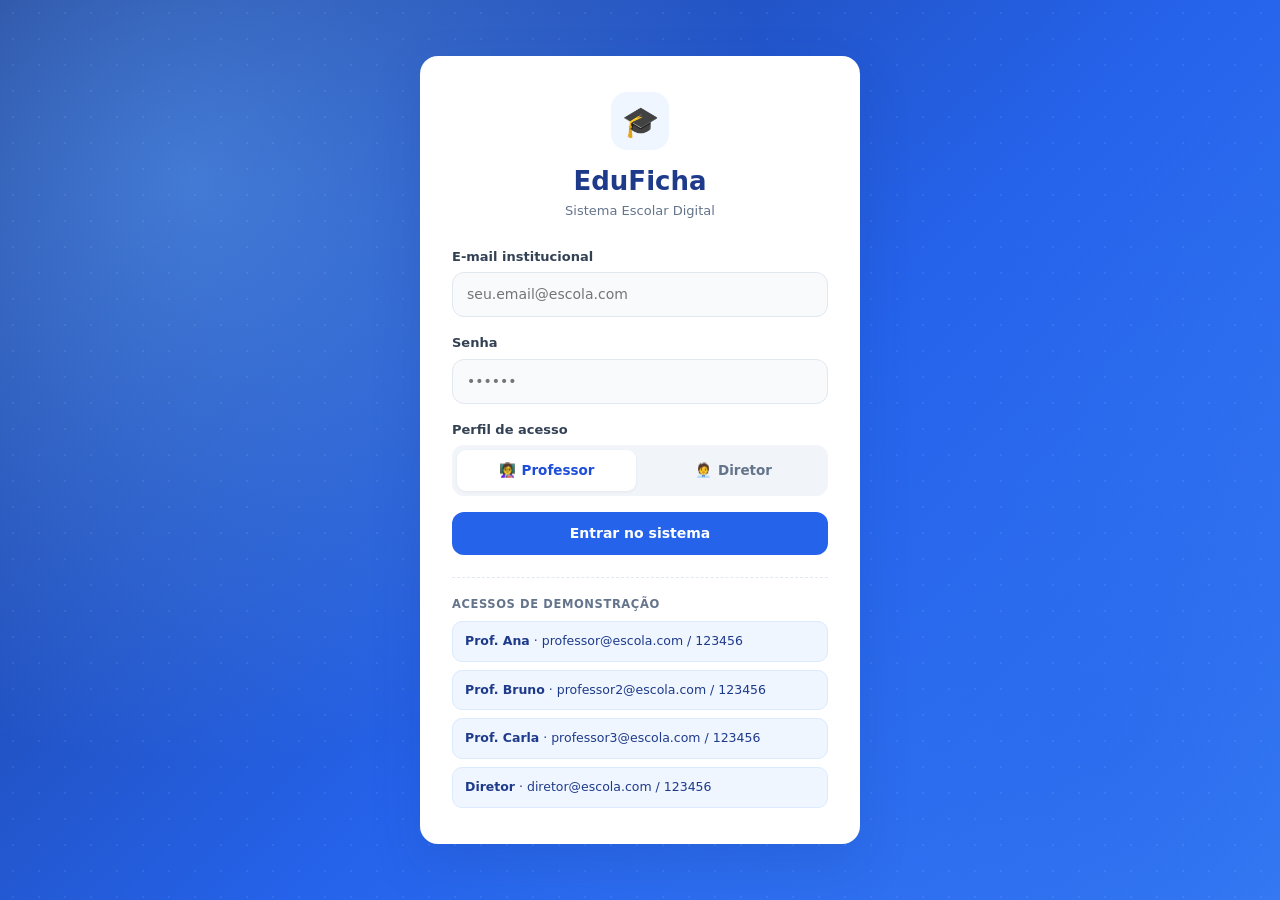
==== app.html @ 6a7c034f "Add files via upload" ====
<!DOCTYPE html>
<html lang="pt-BR">
<head>
  <meta charset="UTF-8" />
  <meta name="viewport" content="width=device-width, initial-scale=1.0" />
  <title>EduFicha • Sistema</title>
  <link rel="stylesheet" href="style.css" />
</head>
<body>

  <div id="app" class="app">
    <div class="overlay" id="overlay"></div>

    <aside class="sidebar" id="sidebar">
      <div class="sidebar__brand">
        <span class="logo logo--sm">🎓</span>
        <div class="sidebar__brand-txt">
          <strong>EduFicha</strong>
          <small>Sistema Escolar</small>
        </div>
      </div>

      <nav class="sidebar__nav" id="sidebarNav"></nav>

      <div class="sidebar__foot">
        <div class="userbox">
          <div class="avatar" id="userAvatar">?</div>
          <div class="userbox__info">
            <strong id="userName">—</strong>
            <small id="userRole">—</small>
          </div>
        </div>
        <button class="btn btn--ghost btn--block" id="logoutBtn">⏻ Sair</button>
      </div>
    </aside>

    <div class="main">
      <header class="topbar">
        <button class="icon-btn" id="menuBtn" aria-label="Abrir menu">☰</button>
        <div class="topbar__titles">
          <h2 id="pageTitle">—</h2>
          <p id="pageSubtitle">—</p>
        </div>
        <div class="topbar__date" id="topbarDate"></div>
      </header>

      <main class="content" id="content"></main>
    </div>
  </div>

  <div id="toast" class="toast" hidden></div>

  <script src="script.js"></script>
</body>
</html>
---- style.css ----
/* ==================== RESET & BASE ==================== */
*, *::before, *::after { box-sizing: border-box; margin: 0; padding: 0; }

:root {
  --blue-50:  #eff6ff;
  --blue-100: #dbeafe;
  --blue-200: #bfdbfe;
  --blue-400: #60a5fa;
  --blue-500: #3b82f6;
  --blue-600: #2563eb;
  --blue-700: #1d4ed8;
  --blue-900: #1e3a8a;

  --gray-50:  #f8fafc;
  --gray-100: #f1f5f9;
  --gray-200: #e2e8f0;
  --gray-300: #cbd5e1;
  --gray-500: #64748b;
  --gray-700: #334155;
  --gray-900: #0f172a;

  --red-500:  #ef4444;

  --radius: 12px;
  --radius-lg: 18px;
  --shadow-sm: 0 1px 3px rgba(15, 23, 42, .06);
  --shadow-md: 0 4px 16px rgba(15, 23, 42, .08);
  --shadow-lg: 0 20px 50px rgba(30, 58, 138, .18);

  --sidebar-w: 260px;
}

html, body { height: 100%; }

body {
  font-family: "Segoe UI", system-ui, -apple-system, Roboto, sans-serif;
  background: var(--gray-50);
  color: var(--gray-900);
  line-height: 1.5;
}

button, input, textarea, select { font: inherit; color: inherit; }
button { cursor: pointer; border: none; background: none; }
a { color: inherit; text-decoration: none; }

/* ==================== LOGIN ==================== */
.login {
  position: relative;
  min-height: 100vh;
  display: grid;
  place-items: center;
  padding: 24px;
  overflow: hidden;
}

.login__bg {
  position: absolute; inset: 0;
  background:
    radial-gradient(circle at 15% 20%, rgba(96, 165, 250, .55), transparent 45%),
    radial-gradient(circle at 85% 80%, rgba(37, 99, 235, .55), transparent 50%),
    linear-gradient(135deg, #1e3a8a 0%, #2563eb 55%, #3b82f6 100%);
}

.login__bg::after {
  content: "";
  position: absolute; inset: 0;
  background-image: radial-gradient(rgba(255,255,255,.14) 1px, transparent 1px);
  background-size: 26px 26px;
  opacity: .5;
}

.login__card {
  position: relative;
  width: 100%;
  max-width: 440px;
  background: #fff;
  border-radius: var(--radius-lg);
  padding: 36px 32px;
  box-shadow: var(--shadow-lg);
}

.login__brand { text-align: center; margin-bottom: 26px; }

.logo {
  width: 58px; height: 58px;
  margin: 0 auto 12px;
  display: grid; place-items: center;
  font-size: 30px;
  background: var(--blue-50);
  border-radius: 16px;
}
.logo--sm { width: 40px; height: 40px; font-size: 22px; margin: 0; border-radius: 11px; }

.login__brand h1 { font-size: 26px; color: var(--blue-900); }
.login__brand p { font-size: 13px; color: var(--gray-500); }

.login__form { display: grid; gap: 16px; }

.field { display: grid; gap: 6px; }
.field label { font-size: 13px; font-weight: 600; color: var(--gray-700); }

.field input,
.field textarea,
.field select {
  width: 100%;
  padding: 11px 14px;
  border: 1.5px solid var(--gray-200);
  border-radius: var(--radius);
  background: var(--gray-50);
  font-size: 14px;
  transition: .2s;
}
.field input:focus,
.field textarea:focus,
.field select:focus {
  outline: none;
  border-color: var(--blue-500);
  background: #fff;
  box-shadow: 0 0 0 4px rgba(59, 130, 246, .14);
}

.perfil-toggle {
  display: grid;
  grid-template-columns: 1fr 1fr;
  gap: 8px;
  background: var(--gray-100);
  padding: 5px;
  border-radius: var(--radius);
}

.perfil-btn {
  padding: 10px;
  border-radius: 9px;
  font-size: 13.5px;
  font-weight: 600;
  color: var(--gray-500);
  display: flex; align-items: center; justify-content: center; gap: 6px;
  transition: .2s;
}
.perfil-btn.is-active {
  background: #fff;
  color: var(--blue-700);
  box-shadow: var(--shadow-sm);
}

.login__erro {
  font-size: 13px;
  color: var(--red-500);
  background: #fef2f2;
  padding: 9px 12px;
  border-radius: 9px;
  border-left: 3px solid var(--red-500);
}

.login__demo {
  margin-top: 22px;
  padding-top: 18px;
  border-top: 1px dashed var(--gray-200);
  display: grid;
  gap: 8px;
}
.login__demo-title {
  font-size: 11.5px;
  text-transform: uppercase;
  letter-spacing: .6px;
  color: var(--gray-500);
  font-weight: 700;
}
.demo-chip {
  text-align: left;
  padding: 10px 12px;
  border-radius: 10px;
  background: var(--blue-50);
  border: 1px solid var(--blue-100);
  font-size: 12.5px;
  color: var(--blue-900);
  transition: .2s;
}
.demo-chip:hover { background: var(--blue-100); transform: translateY(-1px); }

/* ==================== BOTÕES ==================== */
.btn {
  display: inline-flex;
  align-items: center;
  justify-content: center;
  gap: 8px;
  padding: 11px 18px;
  border-radius: var(--radius);
  font-size: 14px;
  font-weight: 600;
  transition: .2s;
  white-space: nowrap;
}
.btn--primary { background: var(--blue-600); color: #fff; }
.btn--primary:hover { background: var(--blue-700); transform: translateY(-1px); }

.btn--ghost { background: transparent; color: var(--gray-700); border: 1.5px solid var(--gray-200); }
.btn--ghost:hover { background: var(--gray-100); }

.btn--danger { background: #fef2f2; color: var(--red-500); border: 1.5px solid #fecaca; }
.btn--danger:hover { background: #fee2e2; }

.btn--sm { padding: 7px 12px; font-size: 12.5px; }
.btn--block { width: 100%; }

.icon-btn {
  width: 40px; height: 40px;
  border-radius: 10px;
  display: grid; place-items: center;
  font-size: 18px;
  color: var(--gray-700);
  transition: .2s;
}
.icon-btn:hover { background: var(--gray-100); }

/* ==================== LAYOUT APP ==================== */
.app {
  display: grid;
  grid-template-columns: var(--sidebar-w) 1fr;
  min-height: 100vh;
}

.sidebar {
  background: #fff;
  border-right: 1px solid var(--gray-200);
  display: flex;
  flex-direction: column;
  padding: 20px 16px;
  position: sticky;
  top: 0;
  height: 100vh;
}

.sidebar__brand {
  display: flex; align-items: center; gap: 10px;
  padding: 0 6px 20px;
  border-bottom: 1px solid var(--gray-100);
}
.sidebar__brand-txt strong { display: block; font-size: 15px; color: var(--blue-900); }
.sidebar__brand-txt small { font-size: 11px; color: var(--gray-500); }

.sidebar__nav {
  flex: 1;
  display: flex;
  flex-direction: column;
  gap: 4px;
  padding: 18px 0;
}

.nav-item {
  display: flex;
  align-items: center;
  gap: 10px;
  padding: 11px 12px;
  border-radius: 10px;
  font-size: 14px;
  font-weight: 500;
  color: var(--gray-700);
  transition: .18s;
  text-align: left;
  width: 100%;
}
.nav-item:hover { background: var(--blue-50); color: var(--blue-700); }
.nav-item.is-active {
  background: var(--blue-600);
  color: #fff;
  box-shadow: 0 6px 16px rgba(37, 99, 235, .28);
}
.nav-item .nav-ico { font-size: 17px; }

.sidebar__foot { border-top: 1px solid var(--gray-100); padding-top: 14px; display: grid; gap: 10px; }

.userbox { display: flex; align-items: center; gap: 10px; padding: 0 4px; }
.avatar {
  width: 38px; height: 38px;
  border-radius: 50%;
  display: grid; place-items: center;
  background: var(--blue-600);
  color: #fff;
  font-weight: 700;
  font-size: 14px;
}
.userbox__info strong { display: block; font-size: 13px; }
.userbox__info small { font-size: 11.5px; color: var(--gray-500); }

.main { display: flex; flex-direction: column; min-width: 0; }

.topbar {
  display: flex; align-items: center; gap: 14px;
  padding: 18px 26px;
  background: #fff;
  border-bottom: 1px solid var(--gray-200);
  position: sticky; top: 0; z-index: 20;
}
.topbar__titles { flex: 1; min-width: 0; }
.topbar__titles h2 { font-size: 19px; color: var(--blue-900); }
.topbar__titles p { font-size: 12.5px; color: var(--gray-500); }
.topbar__date { font-size: 12.5px; color: var(--gray-500); white-space: nowrap; }

#menuBtn { display: none; }

.content {
  flex: 1;
  padding: 26px;
  display: grid;
  gap: 20px;
  align-content: start;
}

/* ==================== CARDS ==================== */
.card {
  background: #fff;
  border: 1px solid var(--gray-200);
  border-radius: var(--radius-lg);
  padding: 22px;
  box-shadow: var(--shadow-sm);
}
.card__head {
  display: flex; align-items: center; justify-content: space-between;
  gap: 12px; margin-bottom: 16px; flex-wrap: wrap;
}
.card__head h3 { font-size: 16px; color: var(--blue-900); }
.card__head p { font-size: 12.5px; color: var(--gray-500); }

.grid { display: grid; gap: 16px; }
.grid--2 { grid-template-columns: repeat(auto-fit, minmax(240px, 1fr)); }
.grid--3 { grid-template-columns: repeat(auto-fit, minmax(220px, 1fr)); }
.grid--4 { grid-template-columns: repeat(auto-fit, minmax(170px, 1fr)); }

.stat {
  background: #fff;
  border: 1px solid var(--gray-200);
  border-radius: var(--radius-lg);
  padding: 18px;
  display: flex; gap: 14px; align-items: center;
}
.stat__ico {
  width: 46px; height: 46px; flex: none;
  border-radius: 13px;
  display: grid; place-items: center;
  font-size: 22px;
  background: var(--blue-50);
}
.stat__val { font-size: 22px; font-weight: 700; color: var(--blue-900); line-height: 1.1; }
.stat__lbl { font-size: 12.5px; color: var(--gray-500); }

.turma-card {
  background: #fff;
  border: 1px solid var(--gray-200);
  border-radius: var(--radius-lg);
  padding: 18px;
  cursor: pointer;
  transition: .2s;
  text-align: left;
  width: 100%;
}
.turma-card:hover {
  border-color: var(--blue-400);
  transform: translateY(-3px);
  box-shadow: var(--shadow-md);
}
.turma-card__badge {
  display: inline-block;
  font-size: 11.5px;
  font-weight: 700;
  padding: 3px 9px;
  border-radius: 20px;
  background: var(--blue-50);
  color: var(--blue-700);
  margin-bottom: 10px;
}
.turma-card h4 { font-size: 15.5px; margin-bottom: 4px; }
.turma-card p { font-size: 12.5px; color: var(--gray-500); }

.ficha-section {
  background: #fff;
  border: 1px solid var(--gray-200);
  border-radius: var(--radius-lg);
  overflow: hidden;
}
.ficha-section__head {
  padding: 14px 18px;
  background: var(--blue-50);
  border-bottom: 1px solid var(--blue-100);
  display: flex; align-items: center; gap: 10px;
}
.ficha-section__head span { font-size: 18px; }
.ficha-section__head h4 { font-size: 14.5px; color: var(--blue-900); }
.ficha-section__body { padding: 18px; display: grid; gap: 16px; }

.pergunta { display: grid; gap: 7px; }
.pergunta label { font-size: 13.5px; font-weight: 600; color: var(--gray-700); }

.table-wrap { overflow-x: auto; border-radius: var(--radius); border: 1px solid var(--gray-200); }
table { width: 100%; border-collapse: collapse; font-size: 13.5px; background: #fff; }
thead { background: var(--gray-50); }
th, td { padding: 11px 14px; text-align: left; border-bottom: 1px solid var(--gray-100); }
th { font-size: 12px; text-transform: uppercase; letter-spacing: .4px; color: var(--gray-500); }
tbody tr:last-child td { border-bottom: none; }
tbody tr:hover { background: var(--blue-50); }

.badge {
  display: inline-block;
  font-size: 11.5px;
  font-weight: 600;
  padding: 3px 10px;
  border-radius: 20px;
}
.badge--ok { background: #dcfce7; color: #166534; }

.progress { height: 8px; background: var(--gray-100); border-radius: 20px; overflow: hidden; }
.progress__bar { height: 100%; background: var(--blue-500); border-radius: 20px; transition: width .5s; }

.empty { padding: 40px 20px; text-align: center; color: var(--gray-500); }
.empty__ico { font-size: 40px; margin-bottom: 10px; }
.empty h4 { font-size: 15px; color: var(--gray-700); margin-bottom: 4px; }

.toolbar { display: flex; gap: 10px; flex-wrap: wrap; align-items: center; }
.toolbar .field { flex: 1; min-width: 180px; }
.actions { display: flex; gap: 8px; flex-wrap: wrap; }

.overlay {
  position: fixed; inset: 0;
  background: rgba(15, 23, 42, .45);
  opacity: 0; visibility: hidden;
  transition: .25s;
  z-index: 40;
}
.overlay.is-open { opacity: 1; visibility: visible; }

.toast {
  position: fixed;
  bottom: 24px; left: 50%;
  transform: translateX(-50%) translateY(20px);
  background: var(--gray-900);
  color: #fff;
  padding: 12px 20px;
  border-radius: 12px;
  font-size: 13.5px;
  box-shadow: var(--shadow-lg);
  opacity: 0;
  transition: .3s;
  z-index: 100;
  max-width: 90vw;
}
.toast.is-show { opacity: 1; transform: translateX(-50%) translateY(0); }
.toast--ok { background: #166534; }

@media (max-width: 900px) {
  .app { grid-template-columns: 1fr; }
  .sidebar {
    position: fixed; left: 0; top: 0;
    width: 270px;
    transform: translateX(-100%);
    transition: .28s;
    z-index: 50;
    box-shadow: var(--shadow-lg);
  }
  .sidebar.is-open { transform: translateX(0); }
  #menuBtn { display: grid; }
  .topbar { padding: 14px 16px; }
  .topbar__date { display: none; }
  .content { padding: 16px; }
}

@media (max-width: 480px) {
  .login__card { padding: 26px 20px; }
  .card { padding: 16px; }
  .topbar__titles h2 { font-size: 16px; }
}
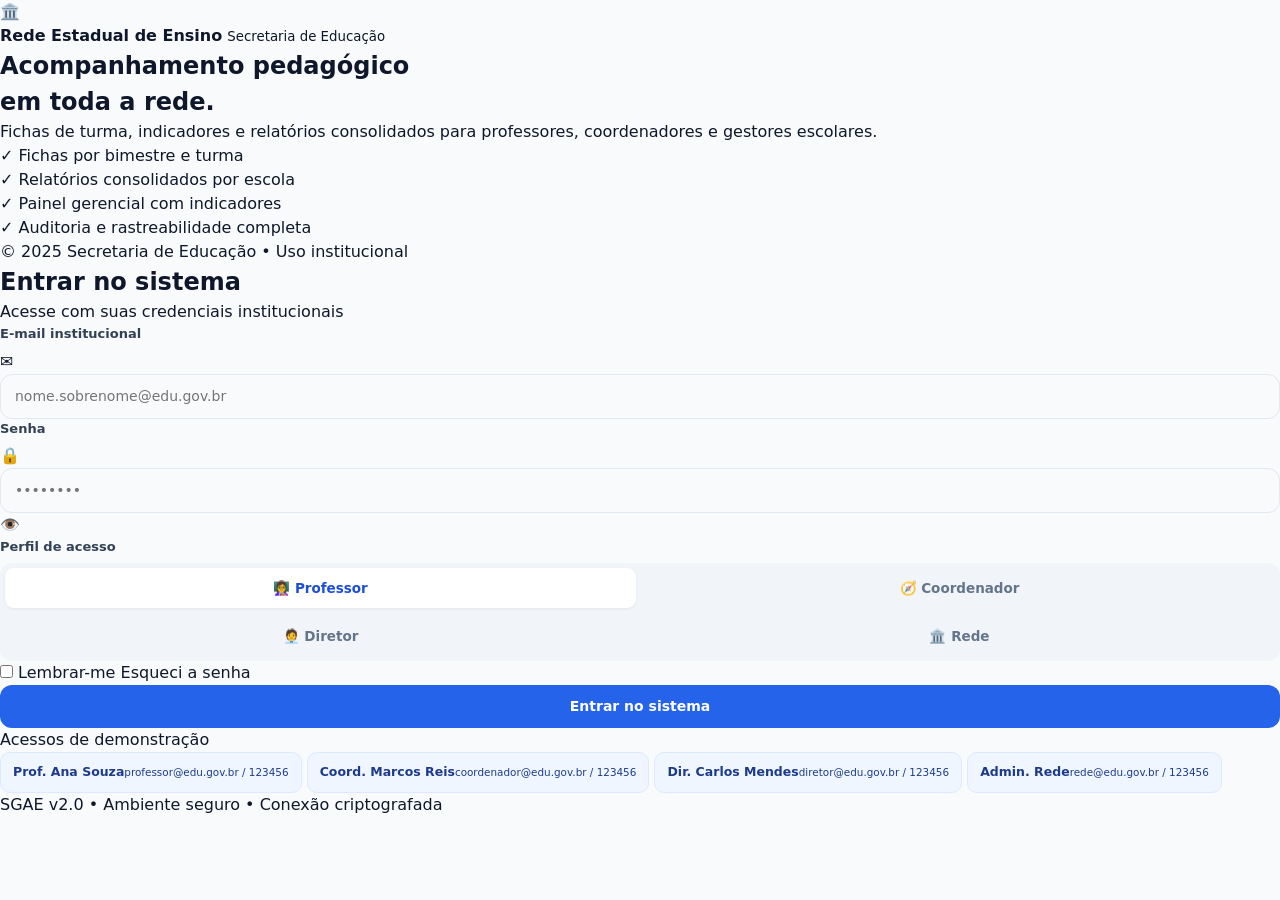
==== commit 1cb7eee9: "Update app.html" ====
--- a/app.html
+++ b/app.html
@@ -3,53 +3,113 @@
 <head>
   <meta charset="UTF-8" />
   <meta name="viewport" content="width=device-width, initial-scale=1.0" />
-  <title>EduFicha • Sistema</title>
+  <title>SGAE • Sistema de Gestão Escolar Estadual</title>
   <link rel="stylesheet" href="style.css" />
 </head>
-<body>
+<body class="page-app">
 
   <div id="app" class="app">
     <div class="overlay" id="overlay"></div>
 
+    <!-- SIDEBAR -->
     <aside class="sidebar" id="sidebar">
       <div class="sidebar__brand">
-        <span class="logo logo--sm">🎓</span>
+        <span class="crest crest--sm">🏛️</span>
         <div class="sidebar__brand-txt">
-          <strong>EduFicha</strong>
-          <small>Sistema Escolar</small>
+          <strong>SGAE</strong>
+          <small>Rede Estadual</small>
         </div>
+      </div>
+
+      <div class="sidebar__escola" id="sidebarEscola">
+        <small>Unidade</small>
+        <strong id="escolaNome">—</strong>
       </div>
 
       <nav class="sidebar__nav" id="sidebarNav"></nav>
 
       <div class="sidebar__foot">
-        <div class="userbox">
-          <div class="avatar" id="userAvatar">?</div>
-          <div class="userbox__info">
-            <strong id="userName">—</strong>
-            <small id="userRole">—</small>
-          </div>
+        <button class="btn btn--ghost btn--block" id="logoutBtn">⏻ Encerrar sessão</button>
+        <div class="sidebar__meta">
+          <span id="sessaoInfo">—</span>
         </div>
-        <button class="btn btn--ghost btn--block" id="logoutBtn">⏻ Sair</button>
       </div>
     </aside>
 
+    <!-- MAIN -->
     <div class="main">
       <header class="topbar">
         <button class="icon-btn" id="menuBtn" aria-label="Abrir menu">☰</button>
-        <div class="topbar__titles">
-          <h2 id="pageTitle">—</h2>
+
+        <nav class="crumbs" id="crumbs" aria-label="Você está em"></nav>
+
+        <div class="topbar__actions">
+          <div class="search-box" role="search">
+            <span class="search-box__ico">🔎</span>
+            <input type="text" id="buscaGlobal" placeholder="Buscar turma, professor ou ficha..." />
+          </div>
+
+          <button class="icon-btn" id="notifBtn" aria-label="Notificações">
+            🔔<span class="notif-dot" id="notifCount" hidden>0</span>
+          </button>
+
+          <div class="user-chip" id="userChip" tabindex="0">
+            <div class="avatar avatar--sm" id="userAvatar">?</div>
+            <div class="user-chip__info">
+              <strong id="userName">—</strong>
+              <small id="userRole">—</small>
+            </div>
+            <span class="user-chip__caret">▾</span>
+
+            <div class="user-menu" id="userMenu" hidden>
+              <button data-action="perfil">👤 Meu perfil</button>
+              <button data-action="senha">🔑 Alterar senha</button>
+              <button data-action="auditoria">📜 Minha atividade</button>
+              <hr />
+              <button data-action="sair" class="danger">⏻ Sair</button>
+            </div>
+          </div>
+        </div>
+      </header>
+
+      <div class="page-head">
+        <div>
+          <h1 id="pageTitle">—</h1>
           <p id="pageSubtitle">—</p>
         </div>
-        <div class="topbar__date" id="topbarDate"></div>
-      </header>
+        <div class="page-head__tools" id="pageTools"></div>
+      </div>
 
       <main class="content" id="content"></main>
     </div>
   </div>
 
+  <!-- MODAL CONFIRM -->
+  <div class="modal-root" id="modalRoot" hidden>
+    <div class="modal-backdrop" data-close></div>
+    <div class="modal" role="dialog" aria-modal="true">
+      <header class="modal__head">
+        <h3 id="modalTitle">Confirmar</h3>
+        <button class="icon-btn" data-close aria-label="Fechar">✕</button>
+      </header>
+      <div class="modal__body" id="modalBody"></div>
+      <footer class="modal__foot" id="modalFoot"></footer>
+    </div>
+  </div>
+
+  <!-- DRAWER NOTIFICAÇÕES -->
+  <div class="drawer" id="notifDrawer" hidden>
+    <div class="drawer__backdrop" data-close></div>
+    <aside class="drawer__panel">
+      <header class="drawer__head">
+        <h3>Notificações</h3>
+        <button class="icon-btn" data-close aria-label="Fechar">✕</button>
+      </header>
+      <div class="drawer__body" id="notifList"></div>
+    </aside>
+  </div>
+
   <div id="toast" class="toast" hidden></div>
-
   <script src="script.js"></script>
 </body>
-</html>+</html>
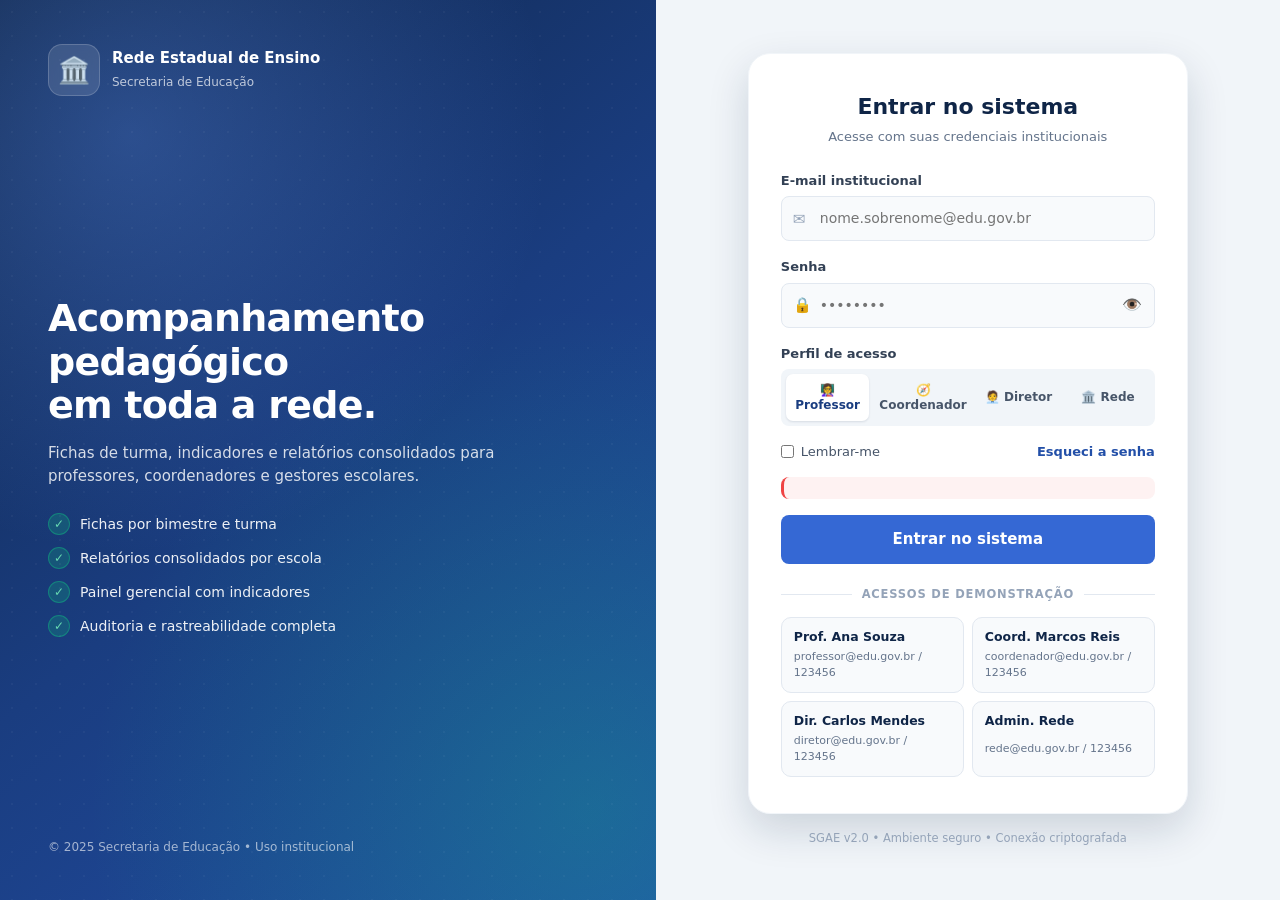
==== commit 78e17764: "Fix HTML structure and remove duplicate content" ====
--- a/app.html
+++ b/app.html
@@ -11,7 +11,6 @@
   <div id="app" class="app">
     <div class="overlay" id="overlay"></div>
 
-    <!-- SIDEBAR -->
     <aside class="sidebar" id="sidebar">
       <div class="sidebar__brand">
         <span class="crest crest--sm">🏛️</span>
@@ -36,11 +35,9 @@
       </div>
     </aside>
 
-    <!-- MAIN -->
     <div class="main">
       <header class="topbar">
         <button class="icon-btn" id="menuBtn" aria-label="Abrir menu">☰</button>
-
         <nav class="crumbs" id="crumbs" aria-label="Você está em"></nav>
 
         <div class="topbar__actions">
@@ -84,7 +81,6 @@
     </div>
   </div>
 
-  <!-- MODAL CONFIRM -->
   <div class="modal-root" id="modalRoot" hidden>
     <div class="modal-backdrop" data-close></div>
     <div class="modal" role="dialog" aria-modal="true">
@@ -97,7 +93,6 @@
     </div>
   </div>
 
-  <!-- DRAWER NOTIFICAÇÕES -->
   <div class="drawer" id="notifDrawer" hidden>
     <div class="drawer__backdrop" data-close></div>
     <aside class="drawer__panel">
--- a/style.css
+++ b/style.css
@@ -1,470 +1,577 @@
-/* ==================== RESET & BASE ==================== */
+/* ============================================================
+   SGAE • Design System
+   ============================================================ */
 *, *::before, *::after { box-sizing: border-box; margin: 0; padding: 0; }
 
 :root {
-  --blue-50:  #eff6ff;
-  --blue-100: #dbeafe;
-  --blue-200: #bfdbfe;
-  --blue-400: #60a5fa;
-  --blue-500: #3b82f6;
-  --blue-600: #2563eb;
-  --blue-700: #1d4ed8;
-  --blue-900: #1e3a8a;
-
-  --gray-50:  #f8fafc;
-  --gray-100: #f1f5f9;
-  --gray-200: #e2e8f0;
-  --gray-300: #cbd5e1;
-  --gray-500: #64748b;
-  --gray-700: #334155;
-  --gray-900: #0f172a;
-
-  --red-500:  #ef4444;
-
-  --radius: 12px;
-  --radius-lg: 18px;
-  --shadow-sm: 0 1px 3px rgba(15, 23, 42, .06);
-  --shadow-md: 0 4px 16px rgba(15, 23, 42, .08);
-  --shadow-lg: 0 20px 50px rgba(30, 58, 138, .18);
-
-  --sidebar-w: 260px;
-}
-
-html, body { height: 100%; }
-
-body {
-  font-family: "Segoe UI", system-ui, -apple-system, Roboto, sans-serif;
-  background: var(--gray-50);
-  color: var(--gray-900);
-  line-height: 1.5;
-}
-
-button, input, textarea, select { font: inherit; color: inherit; }
-button { cursor: pointer; border: none; background: none; }
-a { color: inherit; text-decoration: none; }
-
-/* ==================== LOGIN ==================== */
-.login {
-  position: relative;
-  min-height: 100vh;
-  display: grid;
-  place-items: center;
-  padding: 24px;
-  overflow: hidden;
-}
-
-.login__bg {
-  position: absolute; inset: 0;
+  /* Brand */
+  --brand-50:#eef4ff; --brand-100:#dbe6ff; --brand-200:#bcd1ff;
+  --brand-400:#5b8def; --brand-500:#3568d4; --brand-600:#224fa8;
+  --brand-700:#1a3d80; --brand-900:#0f2547;
+
+  /* Secondary (Educação/verde) */
+  --green-50:#ecfdf5; --green-100:#d1fae5; --green-500:#10b981; --green-700:#047857;
+
+  /* Semânticas */
+  --ok-50:#ecfdf5; --ok-500:#10b981; --ok-700:#047857;
+  --warn-50:#fffbeb; --warn-500:#f59e0b; --warn-700:#b45309;
+  --err-50:#fef2f2; --err-500:#ef4444; --err-700:#991b1b;
+  --info-50:#eff6ff; --info-500:#3b82f6; --info-700:#1d4ed8;
+
+  /* Neutros */
+  --n-0:#ffffff; --n-50:#f8fafc; --n-100:#f1f5f9; --n-200:#e2e8f0;
+  --n-300:#cbd5e1; --n-400:#94a3b8; --n-500:#64748b; --n-600:#475569;
+  --n-700:#334155; --n-800:#1e293b; --n-900:#0f172a;
+
+  /* Escala */
+  --r-sm:8px; --r-md:12px; --r-lg:16px; --r-xl:22px;
+  --sh-1:0 1px 2px rgba(15,37,71,.06), 0 1px 3px rgba(15,37,71,.06);
+  --sh-2:0 4px 12px rgba(15,37,71,.08);
+  --sh-3:0 16px 40px rgba(15,37,71,.16);
+  --sh-4:0 24px 60px rgba(15,37,71,.22);
+
+  --sidebar-w:260px;
+  --topbar-h:64px;
+
+  --font: "Inter", "Segoe UI", system-ui, -apple-system, Roboto, sans-serif;
+}
+
+html, body { height:100%; }
+body { font-family:var(--font); background:var(--n-50); color:var(--n-900); line-height:1.5; -webkit-font-smoothing:antialiased; }
+
+button, input, textarea, select { font:inherit; color:inherit; }
+button { cursor:pointer; border:none; background:none; }
+a { color:inherit; text-decoration:none; }
+img, svg { display:block; max-width:100%; }
+
+::selection { background:var(--brand-100); color:var(--brand-900); }
+
+/* Foco acessível */
+:focus-visible { outline:2px solid var(--brand-500); outline-offset:2px; border-radius:6px; }
+
+/* ============================================================
+   Componentes base
+   ============================================================ */
+.btn {
+  display:inline-flex; align-items:center; justify-content:center; gap:8px;
+  padding:10px 16px; border-radius:var(--r-sm);
+  font-size:14px; font-weight:600; transition:.15s;
+  white-space:nowrap;
+}
+.btn--primary { background:var(--brand-500); color:#fff; }
+.btn--primary:hover { background:var(--brand-600); transform:translateY(-1px); box-shadow:var(--sh-2); }
+.btn--ghost { background:transparent; color:var(--n-700); border:1.5px solid var(--n-200); }
+.btn--ghost:hover { background:var(--n-100); border-color:var(--n-300); }
+.btn--soft { background:var(--brand-50); color:var(--brand-700); }
+.btn--soft:hover { background:var(--brand-100); }
+.btn--danger { background:var(--err-50); color:var(--err-700); border:1.5px solid #fecaca; }
+.btn--danger:hover { background:#fee2e2; }
+.btn--ok { background:var(--ok-500); color:#fff; }
+.btn--ok:hover { background:var(--ok-700); }
+.btn--sm { padding:7px 12px; font-size:12.5px; }
+.btn--lg { padding:13px 22px; font-size:15px; }
+.btn--block { width:100%; }
+.btn:disabled { opacity:.55; cursor:not-allowed; transform:none; }
+
+.icon-btn {
+  width:40px; height:40px; border-radius:10px;
+  display:grid; place-items:center; font-size:17px;
+  color:var(--n-700); transition:.15s; position:relative;
+}
+.icon-btn:hover { background:var(--n-100); }
+
+.field { display:grid; gap:6px; }
+.field label { font-size:13px; font-weight:600; color:var(--n-700); }
+.field input, .field textarea, .field select {
+  width:100%; padding:11px 14px;
+  border:1.5px solid var(--n-200); border-radius:var(--r-sm);
+  background:var(--n-50); font-size:14px; transition:.15s;
+}
+.field input:focus, .field textarea:focus, .field select:focus {
+  outline:none; border-color:var(--brand-500); background:#fff;
+  box-shadow:0 0 0 4px rgba(53,104,212,.14);
+}
+.field textarea { resize:vertical; min-height:80px; font-family:inherit; }
+
+.input-group { position:relative; }
+.input-group__ico {
+  position:absolute; left:12px; top:50%; transform:translateY(-50%);
+  font-size:15px; color:var(--n-400); pointer-events:none;
+}
+.input-group input { padding-left:38px; padding-right:44px; }
+.input-group__btn {
+  position:absolute; right:6px; top:50%; transform:translateY(-50%);
+  width:34px; height:34px; border-radius:8px; display:grid; place-items:center;
+  color:var(--n-500); font-size:16px;
+}
+.input-group__btn:hover { background:var(--n-100); }
+
+.alert {
+  padding:11px 14px; border-radius:var(--r-sm); font-size:13.5px;
+  display:flex; align-items:flex-start; gap:8px;
+}
+.alert--error { background:var(--err-50); color:var(--err-700); border-left:3px solid var(--err-500); }
+.alert--ok { background:var(--ok-50); color:var(--ok-700); border-left:3px solid var(--ok-500); }
+.alert--warn { background:var(--warn-50); color:var(--warn-700); border-left:3px solid var(--warn-500); }
+.alert--info { background:var(--info-50); color:var(--info-700); border-left:3px solid var(--info-500); }
+
+/* ============================================================
+   LOGIN
+   ============================================================ */
+.page-login { background:var(--n-100); }
+
+.login-wrap {
+  min-height:100vh; display:grid; grid-template-columns:1.05fr 1fr;
+}
+
+.login-hero {
+  position:relative; padding:44px 48px;
   background:
-    radial-gradient(circle at 15% 20%, rgba(96, 165, 250, .55), transparent 45%),
-    radial-gradient(circle at 85% 80%, rgba(37, 99, 235, .55), transparent 50%),
-    linear-gradient(135deg, #1e3a8a 0%, #2563eb 55%, #3b82f6 100%);
-}
-
-.login__bg::after {
-  content: "";
-  position: absolute; inset: 0;
-  background-image: radial-gradient(rgba(255,255,255,.14) 1px, transparent 1px);
-  background-size: 26px 26px;
-  opacity: .5;
-}
-
-.login__card {
-  position: relative;
-  width: 100%;
-  max-width: 440px;
-  background: #fff;
-  border-radius: var(--radius-lg);
-  padding: 36px 32px;
-  box-shadow: var(--shadow-lg);
-}
-
-.login__brand { text-align: center; margin-bottom: 26px; }
-
-.logo {
-  width: 58px; height: 58px;
-  margin: 0 auto 12px;
-  display: grid; place-items: center;
-  font-size: 30px;
-  background: var(--blue-50);
-  border-radius: 16px;
-}
-.logo--sm { width: 40px; height: 40px; font-size: 22px; margin: 0; border-radius: 11px; }
-
-.login__brand h1 { font-size: 26px; color: var(--blue-900); }
-.login__brand p { font-size: 13px; color: var(--gray-500); }
-
-.login__form { display: grid; gap: 16px; }
-
-.field { display: grid; gap: 6px; }
-.field label { font-size: 13px; font-weight: 600; color: var(--gray-700); }
-
-.field input,
-.field textarea,
-.field select {
-  width: 100%;
-  padding: 11px 14px;
-  border: 1.5px solid var(--gray-200);
-  border-radius: var(--radius);
-  background: var(--gray-50);
-  font-size: 14px;
-  transition: .2s;
-}
-.field input:focus,
-.field textarea:focus,
-.field select:focus {
-  outline: none;
-  border-color: var(--blue-500);
-  background: #fff;
-  box-shadow: 0 0 0 4px rgba(59, 130, 246, .14);
-}
+    radial-gradient(circle at 20% 15%, rgba(91,141,239,.35), transparent 45%),
+    radial-gradient(circle at 90% 90%, rgba(16,185,129,.28), transparent 50%),
+    linear-gradient(140deg,#0f2547 0%, #1a3d80 50%, #224fa8 100%);
+  color:#fff; display:flex; flex-direction:column; justify-content:space-between;
+  overflow:hidden;
+}
+.login-hero::after {
+  content:""; position:absolute; inset:0;
+  background-image:radial-gradient(rgba(255,255,255,.08) 1px, transparent 1px);
+  background-size:24px 24px; opacity:.5; pointer-events:none;
+}
+
+.login-hero__brand { display:flex; align-items:center; gap:12px; position:relative; }
+.login-hero__brand strong { display:block; font-size:15px; }
+.login-hero__brand small { font-size:12px; opacity:.7; }
+.crest {
+  width:52px; height:52px; border-radius:14px; display:grid; place-items:center;
+  font-size:26px; background:rgba(255,255,255,.12); backdrop-filter:blur(6px);
+  border:1px solid rgba(255,255,255,.18);
+}
+.crest--sm { width:40px; height:40px; font-size:20px; border-radius:11px; }
+
+.login-hero__mid { position:relative; max-width:520px; }
+.login-hero__mid h1 { font-size:38px; line-height:1.15; font-weight:700; letter-spacing:-.02em; margin-bottom:14px; }
+.login-hero__mid p { font-size:15px; opacity:.82; margin-bottom:26px; }
+
+.login-hero__list { list-style:none; display:grid; gap:12px; }
+.login-hero__list li {
+  display:flex; align-items:center; gap:10px; font-size:14px; opacity:.92;
+}
+.login-hero__list span {
+  width:22px; height:22px; border-radius:50%;
+  background:rgba(16,185,129,.25); border:1px solid rgba(16,185,129,.5);
+  display:grid; place-items:center; font-size:12px; color:#6ee7b7;
+}
+
+.login-hero__foot { font-size:12px; opacity:.6; position:relative; }
+
+.login-main {
+  display:flex; flex-direction:column; align-items:center; justify-content:center;
+  padding:40px 24px; gap:16px;
+}
+
+.login-card {
+  width:100%; max-width:440px; background:#fff;
+  border-radius:var(--r-xl); padding:36px 32px;
+  box-shadow:var(--sh-3); border:1px solid var(--n-100);
+}
+.login-card__head { text-align:center; margin-bottom:24px; }
+.login-card__head h2 { font-size:22px; color:var(--brand-900); margin-bottom:4px; }
+.login-card__head p { font-size:13px; color:var(--n-500); }
+
+.login-form { display:grid; gap:16px; }
 
 .perfil-toggle {
-  display: grid;
-  grid-template-columns: 1fr 1fr;
-  gap: 8px;
-  background: var(--gray-100);
-  padding: 5px;
-  border-radius: var(--radius);
-}
-
+  display:grid; grid-template-columns:repeat(4,1fr); gap:6px;
+  background:var(--n-100); padding:5px; border-radius:var(--r-sm);
+}
 .perfil-btn {
-  padding: 10px;
-  border-radius: 9px;
-  font-size: 13.5px;
-  font-weight: 600;
-  color: var(--gray-500);
-  display: flex; align-items: center; justify-content: center; gap: 6px;
-  transition: .2s;
-}
+  padding:9px 4px; border-radius:7px; font-size:12px; font-weight:600;
+  color:var(--n-600); transition:.15s; text-align:center; line-height:1.2;
+}
+.perfil-btn:hover { color:var(--brand-600); }
 .perfil-btn.is-active {
-  background: #fff;
-  color: var(--blue-700);
-  box-shadow: var(--shadow-sm);
-}
-
-.login__erro {
-  font-size: 13px;
-  color: var(--red-500);
-  background: #fef2f2;
-  padding: 9px 12px;
-  border-radius: 9px;
-  border-left: 3px solid var(--red-500);
-}
-
-.login__demo {
-  margin-top: 22px;
-  padding-top: 18px;
-  border-top: 1px dashed var(--gray-200);
-  display: grid;
-  gap: 8px;
-}
-.login__demo-title {
-  font-size: 11.5px;
-  text-transform: uppercase;
-  letter-spacing: .6px;
-  color: var(--gray-500);
-  font-weight: 700;
-}
+  background:#fff; color:var(--brand-700); box-shadow:var(--sh-1);
+}
+
+.login-row {
+  display:flex; justify-content:space-between; align-items:center;
+  font-size:13px;
+}
+.check { display:flex; align-items:center; gap:7px; cursor:pointer; color:var(--n-600); }
+.check input { accent-color:var(--brand-500); }
+.link-muted { color:var(--brand-600); font-weight:600; }
+.link-muted:hover { text-decoration:underline; }
+
+.login-sep {
+  display:flex; align-items:center; gap:10px; margin:22px 0 14px;
+  color:var(--n-400); font-size:11.5px; text-transform:uppercase; letter-spacing:.8px; font-weight:700;
+}
+.login-sep::before, .login-sep::after { content:""; flex:1; height:1px; background:var(--n-200); }
+
+.login-demo { display:grid; grid-template-columns:1fr 1fr; gap:8px; }
 .demo-chip {
-  text-align: left;
-  padding: 10px 12px;
-  border-radius: 10px;
-  background: var(--blue-50);
-  border: 1px solid var(--blue-100);
-  font-size: 12.5px;
-  color: var(--blue-900);
-  transition: .2s;
-}
-.demo-chip:hover { background: var(--blue-100); transform: translateY(-1px); }
-
-/* ==================== BOTÕES ==================== */
-.btn {
-  display: inline-flex;
-  align-items: center;
-  justify-content: center;
-  gap: 8px;
-  padding: 11px 18px;
-  border-radius: var(--radius);
-  font-size: 14px;
-  font-weight: 600;
-  transition: .2s;
-  white-space: nowrap;
-}
-.btn--primary { background: var(--blue-600); color: #fff; }
-.btn--primary:hover { background: var(--blue-700); transform: translateY(-1px); }
-
-.btn--ghost { background: transparent; color: var(--gray-700); border: 1.5px solid var(--gray-200); }
-.btn--ghost:hover { background: var(--gray-100); }
-
-.btn--danger { background: #fef2f2; color: var(--red-500); border: 1.5px solid #fecaca; }
-.btn--danger:hover { background: #fee2e2; }
-
-.btn--sm { padding: 7px 12px; font-size: 12.5px; }
-.btn--block { width: 100%; }
-
-.icon-btn {
-  width: 40px; height: 40px;
-  border-radius: 10px;
-  display: grid; place-items: center;
-  font-size: 18px;
-  color: var(--gray-700);
-  transition: .2s;
-}
-.icon-btn:hover { background: var(--gray-100); }
-
-/* ==================== LAYOUT APP ==================== */
-.app {
-  display: grid;
-  grid-template-columns: var(--sidebar-w) 1fr;
-  min-height: 100vh;
-}
-
+  text-align:left; padding:10px 12px; border-radius:10px;
+  background:var(--n-50); border:1px solid var(--n-200);
+  transition:.15s; display:grid; gap:2px;
+}
+.demo-chip:hover { background:var(--brand-50); border-color:var(--brand-200); transform:translateY(-1px); }
+.demo-chip strong { font-size:12.5px; color:var(--brand-900); }
+.demo-chip small { font-size:11px; color:var(--n-500); }
+
+.login-foot { font-size:11.5px; color:var(--n-400); }
+
+/* ============================================================
+   APP SHELL
+   ============================================================ */
+.app { display:grid; grid-template-columns:var(--sidebar-w) 1fr; min-height:100vh; }
+
+/* SIDEBAR */
 .sidebar {
-  background: #fff;
-  border-right: 1px solid var(--gray-200);
-  display: flex;
-  flex-direction: column;
-  padding: 20px 16px;
-  position: sticky;
-  top: 0;
-  height: 100vh;
-}
-
+  background:linear-gradient(180deg,#0f2547 0%, #1a3d80 100%);
+  color:#fff; display:flex; flex-direction:column;
+  padding:20px 14px; position:sticky; top:0; height:100vh;
+}
 .sidebar__brand {
-  display: flex; align-items: center; gap: 10px;
-  padding: 0 6px 20px;
-  border-bottom: 1px solid var(--gray-100);
-}
-.sidebar__brand-txt strong { display: block; font-size: 15px; color: var(--blue-900); }
-.sidebar__brand-txt small { font-size: 11px; color: var(--gray-500); }
-
-.sidebar__nav {
-  flex: 1;
-  display: flex;
-  flex-direction: column;
-  gap: 4px;
-  padding: 18px 0;
+  display:flex; align-items:center; gap:10px; padding:4px 8px 16px;
+  border-bottom:1px solid rgba(255,255,255,.08); margin-bottom:14px;
+}
+.sidebar__brand-txt strong { display:block; font-size:14px; letter-spacing:.3px; }
+.sidebar__brand-txt small { font-size:11px; opacity:.65; }
+
+.sidebar__escola {
+  padding:10px 12px; border-radius:10px; margin-bottom:14px;
+  background:rgba(255,255,255,.06); border:1px solid rgba(255,255,255,.08);
+  font-size:12px; display:grid; gap:2px;
+}
+.sidebar__escola small { opacity:.65; font-size:10.5px; text-transform:uppercase; letter-spacing:.6px; }
+.sidebar__escola strong { font-weight:600; }
+
+.sidebar__nav { flex:1; overflow-y:auto; display:flex; flex-direction:column; gap:14px; }
+.sidebar__nav::-webkit-scrollbar { width:6px; }
+.sidebar__nav::-webkit-scrollbar-thumb { background:rgba(255,255,255,.15); border-radius:6px; }
+
+.nav-group-label {
+  font-size:10.5px; text-transform:uppercase; letter-spacing:.9px;
+  opacity:.55; font-weight:700; padding:0 8px; margin-bottom:2px;
 }
 
 .nav-item {
-  display: flex;
-  align-items: center;
-  gap: 10px;
-  padding: 11px 12px;
-  border-radius: 10px;
-  font-size: 14px;
-  font-weight: 500;
-  color: var(--gray-700);
-  transition: .18s;
-  text-align: left;
-  width: 100%;
-}
-.nav-item:hover { background: var(--blue-50); color: var(--blue-700); }
+  display:flex; align-items:center; gap:10px; padding:9px 10px;
+  border-radius:9px; font-size:13.5px; font-weight:500;
+  color:rgba(255,255,255,.82); transition:.15s; text-align:left; width:100%;
+  position:relative;
+}
+.nav-item:hover { background:rgba(255,255,255,.08); color:#fff; }
 .nav-item.is-active {
-  background: var(--blue-600);
-  color: #fff;
-  box-shadow: 0 6px 16px rgba(37, 99, 235, .28);
-}
-.nav-item .nav-ico { font-size: 17px; }
-
-.sidebar__foot { border-top: 1px solid var(--gray-100); padding-top: 14px; display: grid; gap: 10px; }
-
-.userbox { display: flex; align-items: center; gap: 10px; padding: 0 4px; }
+  background:rgba(255,255,255,.14); color:#fff;
+  box-shadow:inset 3px 0 0 var(--green-500);
+}
+.nav-item .nav-ico { font-size:15px; width:20px; text-align:center; }
+.nav-item .nav-badge {
+  margin-left:auto; font-size:10.5px; padding:1px 7px;
+  background:rgba(16,185,129,.25); color:#6ee7b7;
+  border-radius:20px; font-weight:700;
+}
+
+.sidebar__foot { padding-top:14px; margin-top:8px; border-top:1px solid rgba(255,255,255,.08); display:grid; gap:10px; }
+.sidebar__foot .btn--ghost { color:rgba(255,255,255,.8); border-color:rgba(255,255,255,.15); }
+.sidebar__foot .btn--ghost:hover { background:rgba(255,255,255,.08); color:#fff; }
+.sidebar__meta { font-size:10.5px; opacity:.5; text-align:center; }
+
+/* MAIN */
+.main { display:flex; flex-direction:column; min-width:0; }
+
+.topbar {
+  display:flex; align-items:center; gap:14px;
+  padding:12px 24px; background:#fff; border-bottom:1px solid var(--n-200);
+  position:sticky; top:0; z-index:30; min-height:var(--topbar-h);
+}
+#menuBtn { display:none; }
+
+.crumbs { display:flex; align-items:center; gap:6px; font-size:13px; color:var(--n-500); flex:1; min-width:0; }
+.crumbs__item { color:var(--n-500); }
+.crumbs__item:last-child { color:var(--n-900); font-weight:600; }
+.crumbs__sep { color:var(--n-300); }
+
+.topbar__actions { display:flex; align-items:center; gap:10px; }
+
+.search-box {
+  display:flex; align-items:center; gap:8px; padding:7px 12px;
+  background:var(--n-50); border:1.5px solid var(--n-200); border-radius:10px;
+  width:280px; transition:.15s;
+}
+.search-box:focus-within { background:#fff; border-color:var(--brand-500); box-shadow:0 0 0 4px rgba(53,104,212,.12); }
+.search-box__ico { font-size:13px; color:var(--n-400); }
+.search-box input { border:none; background:none; outline:none; flex:1; font-size:13px; }
+
+.notif-dot {
+  position:absolute; top:5px; right:5px; min-width:16px; height:16px;
+  padding:0 4px; background:var(--err-500); color:#fff; font-size:10px;
+  font-weight:700; border-radius:20px; display:grid; place-items:center;
+  border:2px solid #fff;
+}
+
+.user-chip {
+  display:flex; align-items:center; gap:10px; padding:5px 10px 5px 5px;
+  border-radius:30px; cursor:pointer; transition:.15s; position:relative;
+  border:1.5px solid transparent;
+}
+.user-chip:hover { background:var(--n-50); border-color:var(--n-200); }
+.user-chip__info strong { display:block; font-size:12.5px; line-height:1.2; }
+.user-chip__info small { font-size:11px; color:var(--n-500); }
+.user-chip__caret { font-size:10px; color:var(--n-400); }
+
 .avatar {
-  width: 38px; height: 38px;
-  border-radius: 50%;
-  display: grid; place-items: center;
-  background: var(--blue-600);
-  color: #fff;
-  font-weight: 700;
-  font-size: 14px;
-}
-.userbox__info strong { display: block; font-size: 13px; }
-.userbox__info small { font-size: 11.5px; color: var(--gray-500); }
-
-.main { display: flex; flex-direction: column; min-width: 0; }
-
-.topbar {
-  display: flex; align-items: center; gap: 14px;
-  padding: 18px 26px;
-  background: #fff;
-  border-bottom: 1px solid var(--gray-200);
-  position: sticky; top: 0; z-index: 20;
-}
-.topbar__titles { flex: 1; min-width: 0; }
-.topbar__titles h2 { font-size: 19px; color: var(--blue-900); }
-.topbar__titles p { font-size: 12.5px; color: var(--gray-500); }
-.topbar__date { font-size: 12.5px; color: var(--gray-500); white-space: nowrap; }
-
-#menuBtn { display: none; }
+  width:36px; height:36px; border-radius:50%; display:grid; place-items:center;
+  background:linear-gradient(135deg,var(--brand-500),var(--brand-700));
+  color:#fff; font-weight:700; font-size:13px; flex:none;
+}
+.avatar--sm { width:32px; height:32px; font-size:12px; }
+
+.user-menu {
+  position:absolute; top:calc(100% + 8px); right:0; min-width:220px;
+  background:#fff; border:1px solid var(--n-200); border-radius:12px;
+  box-shadow:var(--sh-3); padding:6px; z-index:60;
+}
+.user-menu button {
+  display:flex; align-items:center; gap:10px; width:100%; text-align:left;
+  padding:9px 10px; border-radius:8px; font-size:13px; color:var(--n-700);
+  transition:.15s;
+}
+.user-menu button:hover { background:var(--n-100); }
+.user-menu button.danger { color:var(--err-700); }
+.user-menu button.danger:hover { background:var(--err-50); }
+.user-menu hr { border:none; border-top:1px solid var(--n-100); margin:4px 0; }
+
+.page-head {
+  padding:22px 26px 0; display:flex; align-items:flex-start;
+  justify-content:space-between; gap:16px; flex-wrap:wrap;
+}
+.page-head h1 { font-size:22px; color:var(--brand-900); letter-spacing:-.01em; }
+.page-head p { font-size:13px; color:var(--n-500); margin-top:2px; }
+.page-head__tools { display:flex; gap:8px; flex-wrap:wrap; }
 
 .content {
-  flex: 1;
-  padding: 26px;
-  display: grid;
-  gap: 20px;
-  align-content: start;
-}
-
-/* ==================== CARDS ==================== */
+  flex:1; padding:20px 26px 40px; display:grid; gap:18px; align-content:start;
+}
+
+/* ============================================================
+   CARDS & COMPONENTES
+   ============================================================ */
 .card {
-  background: #fff;
-  border: 1px solid var(--gray-200);
-  border-radius: var(--radius-lg);
-  padding: 22px;
-  box-shadow: var(--shadow-sm);
+  background:#fff; border:1px solid var(--n-200); border-radius:var(--r-lg);
+  padding:20px; box-shadow:var(--sh-1);
 }
 .card__head {
-  display: flex; align-items: center; justify-content: space-between;
-  gap: 12px; margin-bottom: 16px; flex-wrap: wrap;
-}
-.card__head h3 { font-size: 16px; color: var(--blue-900); }
-.card__head p { font-size: 12.5px; color: var(--gray-500); }
-
-.grid { display: grid; gap: 16px; }
-.grid--2 { grid-template-columns: repeat(auto-fit, minmax(240px, 1fr)); }
-.grid--3 { grid-template-columns: repeat(auto-fit, minmax(220px, 1fr)); }
-.grid--4 { grid-template-columns: repeat(auto-fit, minmax(170px, 1fr)); }
+  display:flex; align-items:center; justify-content:space-between;
+  gap:12px; margin-bottom:16px; flex-wrap:wrap;
+}
+.card__head h3 { font-size:15px; color:var(--brand-900); }
+.card__head p { font-size:12.5px; color:var(--n-500); }
+
+.grid { display:grid; gap:14px; }
+.grid--2 { grid-template-columns:repeat(auto-fit,minmax(260px,1fr)); }
+.grid--3 { grid-template-columns:repeat(auto-fit,minmax(230px,1fr)); }
+.grid--4 { grid-template-columns:repeat(auto-fit,minmax(180px,1fr)); }
 
 .stat {
-  background: #fff;
-  border: 1px solid var(--gray-200);
-  border-radius: var(--radius-lg);
-  padding: 18px;
-  display: flex; gap: 14px; align-items: center;
-}
+  background:#fff; border:1px solid var(--n-200); border-radius:var(--r-lg);
+  padding:18px; display:flex; gap:14px; align-items:center;
+  transition:.15s;
+}
+.stat:hover { box-shadow:var(--sh-2); transform:translateY(-2px); }
 .stat__ico {
-  width: 46px; height: 46px; flex: none;
-  border-radius: 13px;
-  display: grid; place-items: center;
-  font-size: 22px;
-  background: var(--blue-50);
-}
-.stat__val { font-size: 22px; font-weight: 700; color: var(--blue-900); line-height: 1.1; }
-.stat__lbl { font-size: 12.5px; color: var(--gray-500); }
+  width:46px; height:46px; flex:none; border-radius:13px;
+  display:grid; place-items:center; font-size:22px;
+  background:var(--brand-50);
+}
+.stat__ico--green { background:var(--green-50); }
+.stat__ico--amber { background:var(--warn-50); }
+.stat__ico--red { background:var(--err-50); }
+.stat__val { font-size:22px; font-weight:700; color:var(--brand-900); line-height:1.1; }
+.stat__lbl { font-size:12px; color:var(--n-500); }
+.stat__delta { font-size:11.5px; margin-top:2px; color:var(--ok-700); font-weight:600; }
+.stat__delta--down { color:var(--err-700); }
 
 .turma-card {
-  background: #fff;
-  border: 1px solid var(--gray-200);
-  border-radius: var(--radius-lg);
-  padding: 18px;
-  cursor: pointer;
-  transition: .2s;
-  text-align: left;
-  width: 100%;
-}
-.turma-card:hover {
-  border-color: var(--blue-400);
-  transform: translateY(-3px);
-  box-shadow: var(--shadow-md);
-}
+  background:#fff; border:1px solid var(--n-200); border-radius:var(--r-lg);
+  padding:16px; cursor:pointer; transition:.15s; text-align:left; width:100%;
+  display:grid; gap:8px;
+}
+.turma-card:hover { border-color:var(--brand-400); transform:translateY(-3px); box-shadow:var(--sh-2); }
+.turma-card__top { display:flex; justify-content:space-between; align-items:flex-start; gap:8px; }
 .turma-card__badge {
-  display: inline-block;
-  font-size: 11.5px;
-  font-weight: 700;
-  padding: 3px 9px;
-  border-radius: 20px;
-  background: var(--blue-50);
-  color: var(--blue-700);
-  margin-bottom: 10px;
-}
-.turma-card h4 { font-size: 15.5px; margin-bottom: 4px; }
-.turma-card p { font-size: 12.5px; color: var(--gray-500); }
+  font-size:11px; font-weight:700; padding:3px 8px; border-radius:20px;
+  background:var(--brand-50); color:var(--brand-700);
+}
+.turma-card__badge--green { background:var(--green-50); color:var(--green-700); }
+.turma-card h4 { font-size:15px; color:var(--n-800); }
+.turma-card p { font-size:12.5px; color:var(--n-500); }
+
+.progress { height:8px; background:var(--n-100); border-radius:20px; overflow:hidden; }
+.progress__bar { height:100%; background:linear-gradient(90deg,var(--brand-500),var(--green-500)); border-radius:20px; transition:width .6s; }
+.progress__bar--warn { background:linear-gradient(90deg,#f59e0b,#ef4444); }
 
 .ficha-section {
-  background: #fff;
-  border: 1px solid var(--gray-200);
-  border-radius: var(--radius-lg);
-  overflow: hidden;
+  background:#fff; border:1px solid var(--n-200); border-radius:var(--r-lg);
+  overflow:hidden; box-shadow:var(--sh-1);
 }
 .ficha-section__head {
-  padding: 14px 18px;
-  background: var(--blue-50);
-  border-bottom: 1px solid var(--blue-100);
-  display: flex; align-items: center; gap: 10px;
-}
-.ficha-section__head span { font-size: 18px; }
-.ficha-section__head h4 { font-size: 14.5px; color: var(--blue-900); }
-.ficha-section__body { padding: 18px; display: grid; gap: 16px; }
-
-.pergunta { display: grid; gap: 7px; }
-.pergunta label { font-size: 13.5px; font-weight: 600; color: var(--gray-700); }
-
-.table-wrap { overflow-x: auto; border-radius: var(--radius); border: 1px solid var(--gray-200); }
-table { width: 100%; border-collapse: collapse; font-size: 13.5px; background: #fff; }
-thead { background: var(--gray-50); }
-th, td { padding: 11px 14px; text-align: left; border-bottom: 1px solid var(--gray-100); }
-th { font-size: 12px; text-transform: uppercase; letter-spacing: .4px; color: var(--gray-500); }
-tbody tr:last-child td { border-bottom: none; }
-tbody tr:hover { background: var(--blue-50); }
+  padding:14px 18px; background:linear-gradient(90deg,var(--brand-50), #fff);
+  border-bottom:1px solid var(--brand-100);
+  display:flex; align-items:center; gap:10px;
+}
+.ficha-section__head span { font-size:18px; }
+.ficha-section__head h4 { font-size:14px; color:var(--brand-900); font-weight:600; }
+.ficha-section__body { padding:18px; display:grid; gap:16px; }
+
+.pergunta { display:grid; gap:7px; }
+.pergunta label { font-size:13px; font-weight:600; color:var(--n-700); }
+
+.q-block {
+  border:1px solid var(--n-200); border-radius:12px; overflow:hidden; margin-bottom:14px;
+}
+.q-block__head {
+  padding:12px 14px; background:var(--brand-50); border-bottom:1px solid var(--brand-100);
+  font-size:13px; color:var(--brand-900); font-weight:600;
+  display:flex; justify-content:space-between; align-items:center; gap:10px; flex-wrap:wrap;
+}
+.q-block__count { font-size:11.5px; color:var(--n-500); font-weight:500; }
+.q-block__body { padding:6px 14px; }
+.q-item { padding:11px 0; border-bottom:1px solid var(--n-100); }
+.q-item:last-child { border-bottom:none; }
+.q-item__head {
+  display:flex; justify-content:space-between; gap:10px; margin-bottom:4px;
+  font-size:12px; color:var(--n-500);
+}
+.q-item__head strong { color:var(--n-800); font-size:12.5px; }
+.q-item__text { font-size:13.5px; color:var(--n-800); white-space:pre-wrap; }
+
+.table-wrap { overflow-x:auto; border-radius:var(--r-md); border:1px solid var(--n-200); }
+table { width:100%; border-collapse:collapse; font-size:13.5px; background:#fff; }
+thead { background:var(--n-50); }
+th, td { padding:11px 14px; text-align:left; border-bottom:1px solid var(--n-100); }
+th { font-size:11px; text-transform:uppercase; letter-spacing:.5px; color:var(--n-500); font-weight:700; }
+tbody tr:last-child td { border-bottom:none; }
+tbody tr:hover { background:var(--brand-50); }
 
 .badge {
-  display: inline-block;
-  font-size: 11.5px;
-  font-weight: 600;
-  padding: 3px 10px;
-  border-radius: 20px;
-}
-.badge--ok { background: #dcfce7; color: #166534; }
-
-.progress { height: 8px; background: var(--gray-100); border-radius: 20px; overflow: hidden; }
-.progress__bar { height: 100%; background: var(--blue-500); border-radius: 20px; transition: width .5s; }
-
-.empty { padding: 40px 20px; text-align: center; color: var(--gray-500); }
-.empty__ico { font-size: 40px; margin-bottom: 10px; }
-.empty h4 { font-size: 15px; color: var(--gray-700); margin-bottom: 4px; }
-
-.toolbar { display: flex; gap: 10px; flex-wrap: wrap; align-items: center; }
-.toolbar .field { flex: 1; min-width: 180px; }
-.actions { display: flex; gap: 8px; flex-wrap: wrap; }
-
-.overlay {
-  position: fixed; inset: 0;
-  background: rgba(15, 23, 42, .45);
-  opacity: 0; visibility: hidden;
-  transition: .25s;
-  z-index: 40;
-}
-.overlay.is-open { opacity: 1; visibility: visible; }
-
+  display:inline-flex; align-items:center; gap:4px;
+  font-size:11px; font-weight:700; padding:3px 9px; border-radius:20px;
+}
+.badge--ok { background:var(--ok-50); color:var(--ok-700); }
+.badge--warn { background:var(--warn-50); color:var(--warn-700); }
+.badge--err { background:var(--err-50); color:var(--err-700); }
+.badge--info { background:var(--brand-50); color:var(--brand-700); }
+.badge--muted { background:var(--n-100); color:var(--n-600); }
+
+.empty { padding:48px 20px; text-align:center; color:var(--n-500); }
+.empty__ico { font-size:44px; margin-bottom:12px; opacity:.7; }
+.empty h4 { font-size:15px; color:var(--n-700); margin-bottom:4px; }
+.empty p { font-size:13px; max-width:400px; margin:0 auto; }
+
+.toolbar { display:flex; gap:10px; flex-wrap:wrap; align-items:center; }
+.toolbar .field { flex:1; min-width:180px; }
+.actions { display:flex; gap:8px; flex-wrap:wrap; }
+
+/* Charts */
+.chart { display:grid; gap:12px; }
+.chart__row { display:grid; gap:6px; }
+.chart__row-head { display:flex; justify-content:space-between; font-size:13px; }
+.chart__row-head strong { color:var(--n-800); }
+.chart__row-head span { color:var(--n-500); font-size:12px; }
+
+.donut { display:flex; align-items:center; gap:20px; flex-wrap:wrap; }
+.donut__svg { width:120px; height:120px; }
+.donut__legend { display:grid; gap:8px; font-size:12.5px; }
+.donut__legend-item { display:flex; align-items:center; gap:8px; }
+.dot { width:10px; height:10px; border-radius:50%; }
+
+/* Notification drawer */
+.drawer { position:fixed; inset:0; z-index:200; }
+.drawer__backdrop { position:absolute; inset:0; background:rgba(15,37,71,.4); }
+.drawer__panel {
+  position:absolute; top:0; right:0; height:100%; width:min(420px,100%);
+  background:#fff; box-shadow:var(--sh-4); display:flex; flex-direction:column;
+  animation:slideIn .25s ease;
+}
+@keyframes slideIn { from { transform:translateX(20px); opacity:0; } to { transform:translateX(0); opacity:1; } }
+.drawer__head {
+  display:flex; justify-content:space-between; align-items:center;
+  padding:18px 20px; border-bottom:1px solid var(--n-200);
+}
+.drawer__head h3 { font-size:15px; color:var(--brand-900); }
+.drawer__body { padding:14px 20px; overflow-y:auto; display:grid; gap:10px; }
+.notif-item {
+  padding:12px; border-radius:10px; border:1px solid var(--n-200);
+  background:var(--n-50); display:grid; gap:4px;
+}
+.notif-item strong { font-size:13px; color:var(--n-800); }
+.notif-item p { font-size:12.5px; color:var(--n-600); }
+.notif-item small { font-size:11px; color:var(--n-400); }
+.notif-item.unread { background:var(--brand-50); border-color:var(--brand-200); }
+
+/* Modal */
+.modal-root { position:fixed; inset:0; z-index:300; display:grid; place-items:center; padding:20px; }
+.modal-backdrop { position:absolute; inset:0; background:rgba(15,37,71,.5); backdrop-filter:blur(3px); }
+.modal {
+  position:relative; background:#fff; border-radius:var(--r-lg);
+  max-width:520px; width:100%; box-shadow:var(--sh-4);
+  display:flex; flex-direction:column; max-height:90vh;
+  animation:pop .2s ease;
+}
+@keyframes pop { from { transform:scale(.97); opacity:0; } to { transform:scale(1); opacity:1; } }
+.modal__head {
+  padding:18px 20px; display:flex; justify-content:space-between; align-items:center;
+  border-bottom:1px solid var(--n-200);
+}
+.modal__head h3 { font-size:16px; color:var(--brand-900); }
+.modal__body { padding:20px; font-size:14px; color:var(--n-700); overflow-y:auto; }
+.modal__foot { padding:14px 20px; border-top:1px solid var(--n-100); display:flex; justify-content:flex-end; gap:8px; }
+
+/* Toast */
 .toast {
-  position: fixed;
-  bottom: 24px; left: 50%;
-  transform: translateX(-50%) translateY(20px);
-  background: var(--gray-900);
-  color: #fff;
-  padding: 12px 20px;
-  border-radius: 12px;
-  font-size: 13.5px;
-  box-shadow: var(--shadow-lg);
-  opacity: 0;
-  transition: .3s;
-  z-index: 100;
-  max-width: 90vw;
-}
-.toast.is-show { opacity: 1; transform: translateX(-50%) translateY(0); }
-.toast--ok { background: #166534; }
-
-@media (max-width: 900px) {
-  .app { grid-template-columns: 1fr; }
+  position:fixed; bottom:24px; right:24px; padding:13px 18px;
+  background:var(--n-900); color:#fff; border-radius:12px;
+  font-size:13.5px; box-shadow:var(--sh-3); z-index:500;
+  display:flex; align-items:center; gap:10px; max-width:420px;
+  transform:translateY(20px); opacity:0; transition:.28s;
+}
+.toast.is-show { transform:translateY(0); opacity:1; }
+.toast--ok { background:#065f46; }
+.toast--err { background:#7f1d1d; }
+.toast--warn { background:#78350f; }
+.toast--info { background:#1e3a8a; }
+
+/* Skeleton */
+.skeleton { background:linear-gradient(90deg,#f1f5f9,#e2e8f0,#f1f5f9); background-size:200% 100%; animation:sk 1.2s infinite; border-radius:8px; }
+@keyframes sk { 0%{background-position:200% 0} 100%{background-position:-200% 0} }
+
+/* Responsivo */
+@media (max-width: 960px) {
+  .login-wrap { grid-template-columns:1fr; }
+  .login-hero { display:none; }
+  .login-main { padding:24px 16px; }
+
+  .app { grid-template-columns:1fr; }
   .sidebar {
-    position: fixed; left: 0; top: 0;
-    width: 270px;
-    transform: translateX(-100%);
-    transition: .28s;
-    z-index: 50;
-    box-shadow: var(--shadow-lg);
+    position:fixed; top:0; left:0; height:100vh; width:280px;
+    transform:translateX(-100%); transition:.28s; z-index:80;
+    box-shadow:var(--sh-3);
   }
-  .sidebar.is-open { transform: translateX(0); }
-  #menuBtn { display: grid; }
-  .topbar { padding: 14px 16px; }
-  .topbar__date { display: none; }
-  .content { padding: 16px; }
-}
-
-@media (max-width: 480px) {
-  .login__card { padding: 26px 20px; }
-  .card { padding: 16px; }
-  .topbar__titles h2 { font-size: 16px; }
-}+  .sidebar.is-open { transform:translateX(0); }
+  #menuBtn { display:grid; }
+  .search-box { display:none; }
+  .user-chip__info { display:none; }
+  .topbar { padding:10px 16px; }
+  .page-head { padding:16px 16px 0; }
+  .content { padding:16px; }
+  .page-head h1 { font-size:19px; }
+}
+
+@media (max-width: 520px) {
+  .login-card { padding:26px 20px; }
+  .login-demo { grid-template-columns:1fr; }
+  .perfil-toggle { grid-template-columns:1fr 1fr; }
+}
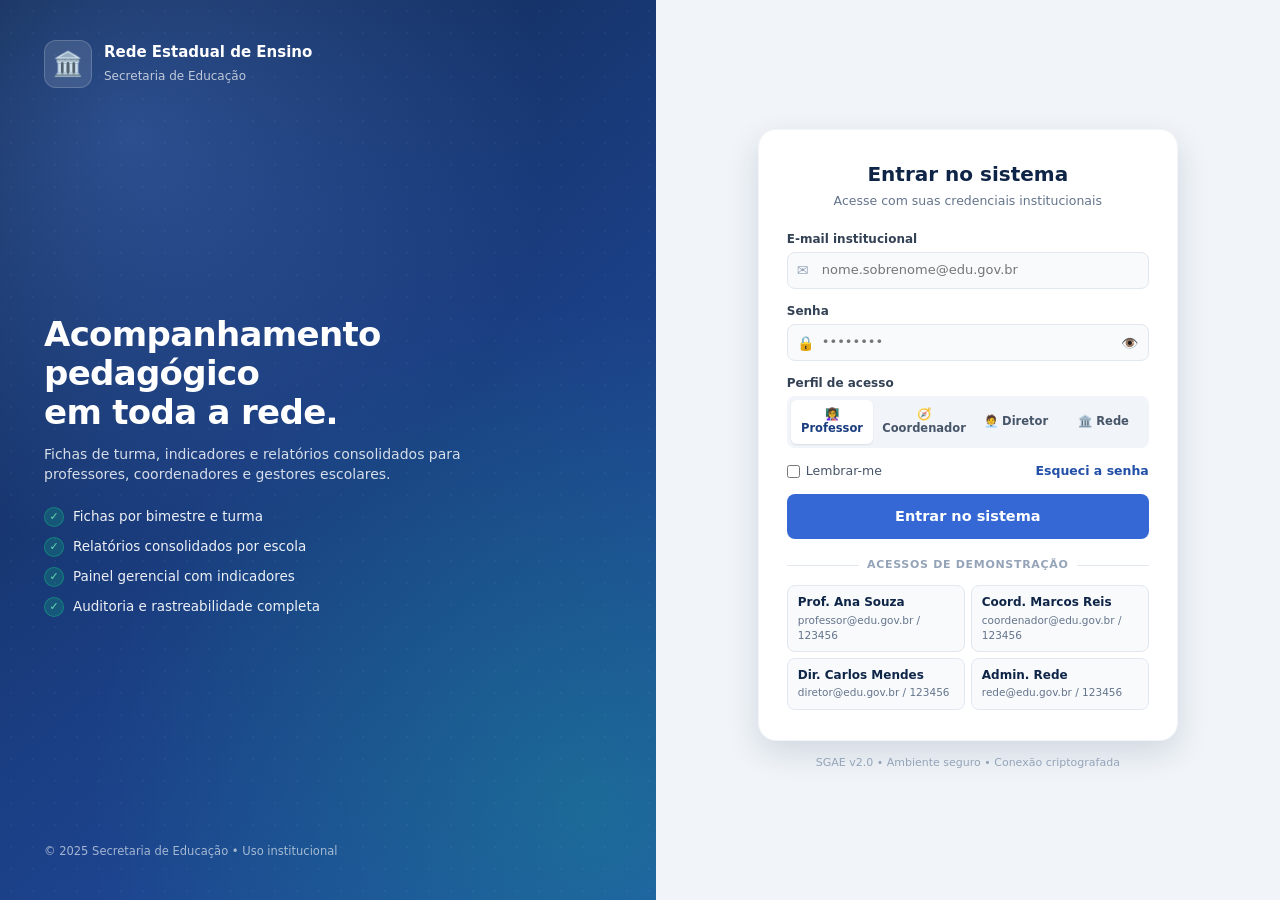
==== commit 48e3ad7e: "Fix HTML formatting and structure" ====
--- a/app.html
+++ b/app.html
@@ -19,37 +19,29 @@
           <small>Rede Estadual</small>
         </div>
       </div>
-
       <div class="sidebar__escola" id="sidebarEscola">
         <small>Unidade</small>
         <strong id="escolaNome">—</strong>
       </div>
-
       <nav class="sidebar__nav" id="sidebarNav"></nav>
-
       <div class="sidebar__foot">
         <button class="btn btn--ghost btn--block" id="logoutBtn">⏻ Encerrar sessão</button>
-        <div class="sidebar__meta">
-          <span id="sessaoInfo">—</span>
-        </div>
+        <div class="sidebar__meta"><span id="sessaoInfo">—</span></div>
       </div>
     </aside>
 
     <div class="main">
       <header class="topbar">
         <button class="icon-btn" id="menuBtn" aria-label="Abrir menu">☰</button>
-        <nav class="crumbs" id="crumbs" aria-label="Você está em"></nav>
-
+        <nav class="crumbs" id="crumbs"></nav>
         <div class="topbar__actions">
-          <div class="search-box" role="search">
+          <div class="search-box">
             <span class="search-box__ico">🔎</span>
-            <input type="text" id="buscaGlobal" placeholder="Buscar turma, professor ou ficha..." />
+            <input type="text" id="buscaGlobal" placeholder="Buscar..." />
           </div>
-
           <button class="icon-btn" id="notifBtn" aria-label="Notificações">
             🔔<span class="notif-dot" id="notifCount" hidden>0</span>
           </button>
-
           <div class="user-chip" id="userChip" tabindex="0">
             <div class="avatar avatar--sm" id="userAvatar">?</div>
             <div class="user-chip__info">
@@ -57,7 +49,6 @@
               <small id="userRole">—</small>
             </div>
             <span class="user-chip__caret">▾</span>
-
             <div class="user-menu" id="userMenu" hidden>
               <button data-action="perfil">👤 Meu perfil</button>
               <button data-action="senha">🔑 Alterar senha</button>
--- a/style.css
+++ b/style.css
@@ -1,62 +1,47 @@
 /* ============================================================
-   SGAE • Design System
+   SGAE • Design System (compacto)
    ============================================================ */
 *, *::before, *::after { box-sizing: border-box; margin: 0; padding: 0; }
+[hidden] { display: none !important; }
 
 :root {
-  /* Brand */
   --brand-50:#eef4ff; --brand-100:#dbe6ff; --brand-200:#bcd1ff;
   --brand-400:#5b8def; --brand-500:#3568d4; --brand-600:#224fa8;
   --brand-700:#1a3d80; --brand-900:#0f2547;
-
-  /* Secondary (Educação/verde) */
   --green-50:#ecfdf5; --green-100:#d1fae5; --green-500:#10b981; --green-700:#047857;
-
-  /* Semânticas */
   --ok-50:#ecfdf5; --ok-500:#10b981; --ok-700:#047857;
   --warn-50:#fffbeb; --warn-500:#f59e0b; --warn-700:#b45309;
   --err-50:#fef2f2; --err-500:#ef4444; --err-700:#991b1b;
   --info-50:#eff6ff; --info-500:#3b82f6; --info-700:#1d4ed8;
-
-  /* Neutros */
-  --n-0:#ffffff; --n-50:#f8fafc; --n-100:#f1f5f9; --n-200:#e2e8f0;
+  --n-0:#fff; --n-50:#f8fafc; --n-100:#f1f5f9; --n-200:#e2e8f0;
   --n-300:#cbd5e1; --n-400:#94a3b8; --n-500:#64748b; --n-600:#475569;
   --n-700:#334155; --n-800:#1e293b; --n-900:#0f172a;
-
-  /* Escala */
-  --r-sm:8px; --r-md:12px; --r-lg:16px; --r-xl:22px;
-  --sh-1:0 1px 2px rgba(15,37,71,.06), 0 1px 3px rgba(15,37,71,.06);
-  --sh-2:0 4px 12px rgba(15,37,71,.08);
-  --sh-3:0 16px 40px rgba(15,37,71,.16);
-  --sh-4:0 24px 60px rgba(15,37,71,.22);
-
-  --sidebar-w:260px;
-  --topbar-h:64px;
-
+  --r-sm:8px; --r-md:10px; --r-lg:14px; --r-xl:18px;
+  --sh-1:0 1px 2px rgba(15,37,71,.06), 0 1px 2px rgba(15,37,71,.05);
+  --sh-2:0 4px 10px rgba(15,37,71,.08);
+  --sh-3:0 12px 32px rgba(15,37,71,.14);
+  --sh-4:0 20px 48px rgba(15,37,71,.2);
+  --sidebar-w:230px;
+  --topbar-h:54px;
   --font: "Inter", "Segoe UI", system-ui, -apple-system, Roboto, sans-serif;
 }
 
 html, body { height:100%; }
-body { font-family:var(--font); background:var(--n-50); color:var(--n-900); line-height:1.5; -webkit-font-smoothing:antialiased; }
-
+body { font-family:var(--font); background:var(--n-50); color:var(--n-900); line-height:1.45; -webkit-font-smoothing:antialiased; }
 button, input, textarea, select { font:inherit; color:inherit; }
 button { cursor:pointer; border:none; background:none; }
 a { color:inherit; text-decoration:none; }
 img, svg { display:block; max-width:100%; }
-
 ::selection { background:var(--brand-100); color:var(--brand-900); }
-
-/* Foco acessível */
 :focus-visible { outline:2px solid var(--brand-500); outline-offset:2px; border-radius:6px; }
 
 /* ============================================================
-   Componentes base
+   BOTÕES E INPUTS
    ============================================================ */
 .btn {
-  display:inline-flex; align-items:center; justify-content:center; gap:8px;
-  padding:10px 16px; border-radius:var(--r-sm);
-  font-size:14px; font-weight:600; transition:.15s;
-  white-space:nowrap;
+  display:inline-flex; align-items:center; justify-content:center; gap:6px;
+  padding:8px 14px; border-radius:var(--r-sm);
+  font-size:13px; font-weight:600; transition:.15s; white-space:nowrap;
 }
 .btn--primary { background:var(--brand-500); color:#fff; }
 .btn--primary:hover { background:var(--brand-600); transform:translateY(-1px); box-shadow:var(--sh-2); }
@@ -66,50 +51,37 @@
 .btn--soft:hover { background:var(--brand-100); }
 .btn--danger { background:var(--err-50); color:var(--err-700); border:1.5px solid #fecaca; }
 .btn--danger:hover { background:#fee2e2; }
-.btn--ok { background:var(--ok-500); color:#fff; }
-.btn--ok:hover { background:var(--ok-700); }
-.btn--sm { padding:7px 12px; font-size:12.5px; }
-.btn--lg { padding:13px 22px; font-size:15px; }
+.btn--sm { padding:5px 10px; font-size:11.5px; }
+.btn--lg { padding:12px 20px; font-size:14.5px; }
 .btn--block { width:100%; }
-.btn:disabled { opacity:.55; cursor:not-allowed; transform:none; }
 
 .icon-btn {
-  width:40px; height:40px; border-radius:10px;
-  display:grid; place-items:center; font-size:17px;
+  width:34px; height:34px; border-radius:8px;
+  display:grid; place-items:center; font-size:15px;
   color:var(--n-700); transition:.15s; position:relative;
 }
 .icon-btn:hover { background:var(--n-100); }
 
-.field { display:grid; gap:6px; }
-.field label { font-size:13px; font-weight:600; color:var(--n-700); }
+.field { display:grid; gap:4px; }
+.field label { font-size:12px; font-weight:600; color:var(--n-700); }
 .field input, .field textarea, .field select {
-  width:100%; padding:11px 14px;
+  width:100%; padding:8px 11px;
   border:1.5px solid var(--n-200); border-radius:var(--r-sm);
-  background:var(--n-50); font-size:14px; transition:.15s;
+  background:var(--n-50); font-size:13px; transition:.15s;
 }
 .field input:focus, .field textarea:focus, .field select:focus {
   outline:none; border-color:var(--brand-500); background:#fff;
-  box-shadow:0 0 0 4px rgba(53,104,212,.14);
-}
-.field textarea { resize:vertical; min-height:80px; font-family:inherit; }
+  box-shadow:0 0 0 3px rgba(53,104,212,.14);
+}
+.field textarea { resize:vertical; min-height:48px; font-family:inherit; line-height:1.45; }
 
 .input-group { position:relative; }
-.input-group__ico {
-  position:absolute; left:12px; top:50%; transform:translateY(-50%);
-  font-size:15px; color:var(--n-400); pointer-events:none;
-}
-.input-group input { padding-left:38px; padding-right:44px; }
-.input-group__btn {
-  position:absolute; right:6px; top:50%; transform:translateY(-50%);
-  width:34px; height:34px; border-radius:8px; display:grid; place-items:center;
-  color:var(--n-500); font-size:16px;
-}
+.input-group__ico { position:absolute; left:10px; top:50%; transform:translateY(-50%); font-size:14px; color:var(--n-400); pointer-events:none; }
+.input-group input { padding-left:34px; padding-right:40px; }
+.input-group__btn { position:absolute; right:4px; top:50%; transform:translateY(-50%); width:30px; height:30px; border-radius:6px; display:grid; place-items:center; color:var(--n-500); font-size:14px; }
 .input-group__btn:hover { background:var(--n-100); }
 
-.alert {
-  padding:11px 14px; border-radius:var(--r-sm); font-size:13.5px;
-  display:flex; align-items:flex-start; gap:8px;
-}
+.alert { padding:9px 12px; border-radius:var(--r-sm); font-size:12.5px; display:flex; align-items:flex-start; gap:7px; }
 .alert--error { background:var(--err-50); color:var(--err-700); border-left:3px solid var(--err-500); }
 .alert--ok { background:var(--ok-50); color:var(--ok-700); border-left:3px solid var(--ok-500); }
 .alert--warn { background:var(--warn-50); color:var(--warn-700); border-left:3px solid var(--warn-500); }
@@ -119,146 +91,89 @@
    LOGIN
    ============================================================ */
 .page-login { background:var(--n-100); }
-
-.login-wrap {
-  min-height:100vh; display:grid; grid-template-columns:1.05fr 1fr;
-}
-
+.login-wrap { min-height:100vh; display:grid; grid-template-columns:1.05fr 1fr; }
 .login-hero {
-  position:relative; padding:44px 48px;
+  position:relative; padding:40px 44px;
   background:
     radial-gradient(circle at 20% 15%, rgba(91,141,239,.35), transparent 45%),
     radial-gradient(circle at 90% 90%, rgba(16,185,129,.28), transparent 50%),
     linear-gradient(140deg,#0f2547 0%, #1a3d80 50%, #224fa8 100%);
-  color:#fff; display:flex; flex-direction:column; justify-content:space-between;
-  overflow:hidden;
-}
-.login-hero::after {
-  content:""; position:absolute; inset:0;
-  background-image:radial-gradient(rgba(255,255,255,.08) 1px, transparent 1px);
-  background-size:24px 24px; opacity:.5; pointer-events:none;
-}
-
+  color:#fff; display:flex; flex-direction:column; justify-content:space-between; overflow:hidden;
+}
+.login-hero::after { content:""; position:absolute; inset:0; background-image:radial-gradient(rgba(255,255,255,.08) 1px, transparent 1px); background-size:22px 22px; opacity:.5; pointer-events:none; }
 .login-hero__brand { display:flex; align-items:center; gap:12px; position:relative; }
 .login-hero__brand strong { display:block; font-size:15px; }
 .login-hero__brand small { font-size:12px; opacity:.7; }
-.crest {
-  width:52px; height:52px; border-radius:14px; display:grid; place-items:center;
-  font-size:26px; background:rgba(255,255,255,.12); backdrop-filter:blur(6px);
-  border:1px solid rgba(255,255,255,.18);
-}
-.crest--sm { width:40px; height:40px; font-size:20px; border-radius:11px; }
-
-.login-hero__mid { position:relative; max-width:520px; }
-.login-hero__mid h1 { font-size:38px; line-height:1.15; font-weight:700; letter-spacing:-.02em; margin-bottom:14px; }
-.login-hero__mid p { font-size:15px; opacity:.82; margin-bottom:26px; }
-
-.login-hero__list { list-style:none; display:grid; gap:12px; }
-.login-hero__list li {
-  display:flex; align-items:center; gap:10px; font-size:14px; opacity:.92;
-}
-.login-hero__list span {
-  width:22px; height:22px; border-radius:50%;
-  background:rgba(16,185,129,.25); border:1px solid rgba(16,185,129,.5);
-  display:grid; place-items:center; font-size:12px; color:#6ee7b7;
-}
-
-.login-hero__foot { font-size:12px; opacity:.6; position:relative; }
-
-.login-main {
-  display:flex; flex-direction:column; align-items:center; justify-content:center;
-  padding:40px 24px; gap:16px;
-}
-
-.login-card {
-  width:100%; max-width:440px; background:#fff;
-  border-radius:var(--r-xl); padding:36px 32px;
-  box-shadow:var(--sh-3); border:1px solid var(--n-100);
-}
-.login-card__head { text-align:center; margin-bottom:24px; }
-.login-card__head h2 { font-size:22px; color:var(--brand-900); margin-bottom:4px; }
-.login-card__head p { font-size:13px; color:var(--n-500); }
-
-.login-form { display:grid; gap:16px; }
-
-.perfil-toggle {
-  display:grid; grid-template-columns:repeat(4,1fr); gap:6px;
-  background:var(--n-100); padding:5px; border-radius:var(--r-sm);
-}
-.perfil-btn {
-  padding:9px 4px; border-radius:7px; font-size:12px; font-weight:600;
-  color:var(--n-600); transition:.15s; text-align:center; line-height:1.2;
-}
+.crest { width:48px; height:48px; border-radius:12px; display:grid; place-items:center; font-size:24px; background:rgba(255,255,255,.12); backdrop-filter:blur(6px); border:1px solid rgba(255,255,255,.18); }
+.crest--sm { width:36px; height:36px; font-size:18px; border-radius:10px; }
+.login-hero__mid { position:relative; max-width:480px; }
+.login-hero__mid h1 { font-size:34px; line-height:1.15; font-weight:700; letter-spacing:-.02em; margin-bottom:12px; }
+.login-hero__mid p { font-size:14px; opacity:.82; margin-bottom:22px; }
+.login-hero__list { list-style:none; display:grid; gap:10px; }
+.login-hero__list li { display:flex; align-items:center; gap:9px; font-size:13.5px; opacity:.92; }
+.login-hero__list span { width:20px; height:20px; border-radius:50%; background:rgba(16,185,129,.25); border:1px solid rgba(16,185,129,.5); display:grid; place-items:center; font-size:11px; color:#6ee7b7; }
+.login-hero__foot { font-size:11.5px; opacity:.6; position:relative; }
+.login-main { display:flex; flex-direction:column; align-items:center; justify-content:center; padding:32px 22px; gap:14px; }
+.login-card { width:100%; max-width:420px; background:#fff; border-radius:var(--r-xl); padding:30px 28px; box-shadow:var(--sh-3); border:1px solid var(--n-100); }
+.login-card__head { text-align:center; margin-bottom:20px; }
+.login-card__head h2 { font-size:20px; color:var(--brand-900); margin-bottom:3px; }
+.login-card__head p { font-size:12.5px; color:var(--n-500); }
+.login-form { display:grid; gap:14px; }
+.perfil-toggle { display:grid; grid-template-columns:repeat(4,1fr); gap:5px; background:var(--n-100); padding:4px; border-radius:var(--r-sm); }
+.perfil-btn { padding:8px 4px; border-radius:6px; font-size:11.5px; font-weight:600; color:var(--n-600); transition:.15s; text-align:center; line-height:1.2; }
 .perfil-btn:hover { color:var(--brand-600); }
-.perfil-btn.is-active {
-  background:#fff; color:var(--brand-700); box-shadow:var(--sh-1);
-}
-
-.login-row {
-  display:flex; justify-content:space-between; align-items:center;
-  font-size:13px;
-}
-.check { display:flex; align-items:center; gap:7px; cursor:pointer; color:var(--n-600); }
+.perfil-btn.is-active { background:#fff; color:var(--brand-700); box-shadow:var(--sh-1); }
+.login-row { display:flex; justify-content:space-between; align-items:center; font-size:12.5px; }
+.check { display:flex; align-items:center; gap:6px; cursor:pointer; color:var(--n-600); }
 .check input { accent-color:var(--brand-500); }
 .link-muted { color:var(--brand-600); font-weight:600; }
 .link-muted:hover { text-decoration:underline; }
-
-.login-sep {
-  display:flex; align-items:center; gap:10px; margin:22px 0 14px;
-  color:var(--n-400); font-size:11.5px; text-transform:uppercase; letter-spacing:.8px; font-weight:700;
-}
+.login-sep { display:flex; align-items:center; gap:8px; margin:18px 0 12px; color:var(--n-400); font-size:11px; text-transform:uppercase; letter-spacing:.7px; font-weight:700; }
 .login-sep::before, .login-sep::after { content:""; flex:1; height:1px; background:var(--n-200); }
-
-.login-demo { display:grid; grid-template-columns:1fr 1fr; gap:8px; }
-.demo-chip {
-  text-align:left; padding:10px 12px; border-radius:10px;
-  background:var(--n-50); border:1px solid var(--n-200);
-  transition:.15s; display:grid; gap:2px;
-}
+.login-demo { display:grid; grid-template-columns:1fr 1fr; gap:6px; }
+.demo-chip { text-align:left; padding:8px 10px; border-radius:8px; background:var(--n-50); border:1px solid var(--n-200); transition:.15s; display:grid; gap:1px; }
 .demo-chip:hover { background:var(--brand-50); border-color:var(--brand-200); transform:translateY(-1px); }
-.demo-chip strong { font-size:12.5px; color:var(--brand-900); }
-.demo-chip small { font-size:11px; color:var(--n-500); }
-
-.login-foot { font-size:11.5px; color:var(--n-400); }
+.demo-chip strong { font-size:12px; color:var(--brand-900); }
+.demo-chip small { font-size:10.5px; color:var(--n-500); }
+.login-foot { font-size:11px; color:var(--n-400); }
 
 /* ============================================================
    APP SHELL
    ============================================================ */
 .app { display:grid; grid-template-columns:var(--sidebar-w) 1fr; min-height:100vh; }
 
-/* SIDEBAR */
 .sidebar {
   background:linear-gradient(180deg,#0f2547 0%, #1a3d80 100%);
   color:#fff; display:flex; flex-direction:column;
-  padding:20px 14px; position:sticky; top:0; height:100vh;
+  padding:14px 10px; position:sticky; top:0; height:100vh;
 }
 .sidebar__brand {
-  display:flex; align-items:center; gap:10px; padding:4px 8px 16px;
-  border-bottom:1px solid rgba(255,255,255,.08); margin-bottom:14px;
-}
-.sidebar__brand-txt strong { display:block; font-size:14px; letter-spacing:.3px; }
-.sidebar__brand-txt small { font-size:11px; opacity:.65; }
+  display:flex; align-items:center; gap:9px; padding:2px 6px 12px;
+  border-bottom:1px solid rgba(255,255,255,.08); margin-bottom:10px;
+}
+.sidebar__brand-txt strong { display:block; font-size:13px; letter-spacing:.3px; }
+.sidebar__brand-txt small { font-size:10.5px; opacity:.65; }
 
 .sidebar__escola {
-  padding:10px 12px; border-radius:10px; margin-bottom:14px;
+  padding:8px 10px; border-radius:8px; margin-bottom:10px;
   background:rgba(255,255,255,.06); border:1px solid rgba(255,255,255,.08);
-  font-size:12px; display:grid; gap:2px;
-}
-.sidebar__escola small { opacity:.65; font-size:10.5px; text-transform:uppercase; letter-spacing:.6px; }
+  font-size:11.5px; display:grid; gap:1px;
+}
+.sidebar__escola small { opacity:.65; font-size:10px; text-transform:uppercase; letter-spacing:.5px; }
 .sidebar__escola strong { font-weight:600; }
 
-.sidebar__nav { flex:1; overflow-y:auto; display:flex; flex-direction:column; gap:14px; }
-.sidebar__nav::-webkit-scrollbar { width:6px; }
+.sidebar__nav { flex:1; overflow-y:auto; display:flex; flex-direction:column; gap:10px; padding-right:2px; }
+.sidebar__nav::-webkit-scrollbar { width:5px; }
 .sidebar__nav::-webkit-scrollbar-thumb { background:rgba(255,255,255,.15); border-radius:6px; }
 
 .nav-group-label {
-  font-size:10.5px; text-transform:uppercase; letter-spacing:.9px;
-  opacity:.55; font-weight:700; padding:0 8px; margin-bottom:2px;
+  font-size:10px; text-transform:uppercase; letter-spacing:.8px;
+  opacity:.5; font-weight:700; padding:0 6px; margin-bottom:3px;
 }
 
 .nav-item {
-  display:flex; align-items:center; gap:10px; padding:9px 10px;
-  border-radius:9px; font-size:13.5px; font-weight:500;
+  display:flex; align-items:center; gap:8px; padding:7px 9px;
+  border-radius:7px; font-size:12.5px; font-weight:500;
   color:rgba(255,255,255,.82); transition:.15s; text-align:left; width:100%;
   position:relative;
 }
@@ -267,275 +182,286 @@
   background:rgba(255,255,255,.14); color:#fff;
   box-shadow:inset 3px 0 0 var(--green-500);
 }
-.nav-item .nav-ico { font-size:15px; width:20px; text-align:center; }
-.nav-item .nav-badge {
-  margin-left:auto; font-size:10.5px; padding:1px 7px;
-  background:rgba(16,185,129,.25); color:#6ee7b7;
-  border-radius:20px; font-weight:700;
-}
-
-.sidebar__foot { padding-top:14px; margin-top:8px; border-top:1px solid rgba(255,255,255,.08); display:grid; gap:10px; }
-.sidebar__foot .btn--ghost { color:rgba(255,255,255,.8); border-color:rgba(255,255,255,.15); }
+.nav-item .nav-ico { font-size:14px; width:18px; text-align:center; }
+
+.sidebar__foot { padding-top:10px; margin-top:6px; border-top:1px solid rgba(255,255,255,.08); display:grid; gap:8px; }
+.sidebar__foot .btn--ghost { color:rgba(255,255,255,.8); border-color:rgba(255,255,255,.15); font-size:12px; padding:7px 10px; }
 .sidebar__foot .btn--ghost:hover { background:rgba(255,255,255,.08); color:#fff; }
-.sidebar__meta { font-size:10.5px; opacity:.5; text-align:center; }
-
-/* MAIN */
+.sidebar__meta { font-size:10px; opacity:.5; text-align:center; }
+
 .main { display:flex; flex-direction:column; min-width:0; }
 
 .topbar {
-  display:flex; align-items:center; gap:14px;
-  padding:12px 24px; background:#fff; border-bottom:1px solid var(--n-200);
+  display:flex; align-items:center; gap:12px;
+  padding:8px 20px; background:#fff; border-bottom:1px solid var(--n-200);
   position:sticky; top:0; z-index:30; min-height:var(--topbar-h);
 }
 #menuBtn { display:none; }
 
-.crumbs { display:flex; align-items:center; gap:6px; font-size:13px; color:var(--n-500); flex:1; min-width:0; }
+.crumbs { display:flex; align-items:center; gap:5px; font-size:12.5px; color:var(--n-500); flex:1; min-width:0; }
 .crumbs__item { color:var(--n-500); }
 .crumbs__item:last-child { color:var(--n-900); font-weight:600; }
 .crumbs__sep { color:var(--n-300); }
 
-.topbar__actions { display:flex; align-items:center; gap:10px; }
+.topbar__actions { display:flex; align-items:center; gap:8px; }
 
 .search-box {
-  display:flex; align-items:center; gap:8px; padding:7px 12px;
-  background:var(--n-50); border:1.5px solid var(--n-200); border-radius:10px;
-  width:280px; transition:.15s;
-}
-.search-box:focus-within { background:#fff; border-color:var(--brand-500); box-shadow:0 0 0 4px rgba(53,104,212,.12); }
-.search-box__ico { font-size:13px; color:var(--n-400); }
-.search-box input { border:none; background:none; outline:none; flex:1; font-size:13px; }
+  display:flex; align-items:center; gap:6px; padding:6px 10px;
+  background:var(--n-50); border:1.5px solid var(--n-200); border-radius:9px;
+  width:240px; transition:.15s;
+}
+.search-box:focus-within { background:#fff; border-color:var(--brand-500); box-shadow:0 0 0 3px rgba(53,104,212,.12); }
+.search-box__ico { font-size:12px; color:var(--n-400); }
+.search-box input { border:none; background:none; outline:none; flex:1; font-size:12.5px; }
 
 .notif-dot {
-  position:absolute; top:5px; right:5px; min-width:16px; height:16px;
-  padding:0 4px; background:var(--err-500); color:#fff; font-size:10px;
+  position:absolute; top:3px; right:3px; min-width:14px; height:14px;
+  padding:0 3px; background:var(--err-500); color:#fff; font-size:9px;
   font-weight:700; border-radius:20px; display:grid; place-items:center;
   border:2px solid #fff;
 }
 
 .user-chip {
-  display:flex; align-items:center; gap:10px; padding:5px 10px 5px 5px;
+  display:flex; align-items:center; gap:8px; padding:4px 8px 4px 4px;
   border-radius:30px; cursor:pointer; transition:.15s; position:relative;
   border:1.5px solid transparent;
 }
 .user-chip:hover { background:var(--n-50); border-color:var(--n-200); }
-.user-chip__info strong { display:block; font-size:12.5px; line-height:1.2; }
-.user-chip__info small { font-size:11px; color:var(--n-500); }
-.user-chip__caret { font-size:10px; color:var(--n-400); }
+.user-chip__info strong { display:block; font-size:12px; line-height:1.15; }
+.user-chip__info small { font-size:10.5px; color:var(--n-500); }
+.user-chip__caret { font-size:9px; color:var(--n-400); }
 
 .avatar {
-  width:36px; height:36px; border-radius:50%; display:grid; place-items:center;
+  width:30px; height:30px; border-radius:50%; display:grid; place-items:center;
   background:linear-gradient(135deg,var(--brand-500),var(--brand-700));
-  color:#fff; font-weight:700; font-size:13px; flex:none;
-}
-.avatar--sm { width:32px; height:32px; font-size:12px; }
+  color:#fff; font-weight:700; font-size:12px; flex:none;
+}
+.avatar--sm { width:28px; height:28px; font-size:11px; }
 
 .user-menu {
-  position:absolute; top:calc(100% + 8px); right:0; min-width:220px;
-  background:#fff; border:1px solid var(--n-200); border-radius:12px;
-  box-shadow:var(--sh-3); padding:6px; z-index:60;
+  position:absolute; top:calc(100% + 6px); right:0; min-width:200px;
+  background:#fff; border:1px solid var(--n-200); border-radius:10px;
+  box-shadow:var(--sh-3); padding:5px; z-index:60;
 }
 .user-menu button {
-  display:flex; align-items:center; gap:10px; width:100%; text-align:left;
-  padding:9px 10px; border-radius:8px; font-size:13px; color:var(--n-700);
+  display:flex; align-items:center; gap:8px; width:100%; text-align:left;
+  padding:7px 9px; border-radius:7px; font-size:12.5px; color:var(--n-700);
   transition:.15s;
 }
 .user-menu button:hover { background:var(--n-100); }
 .user-menu button.danger { color:var(--err-700); }
 .user-menu button.danger:hover { background:var(--err-50); }
-.user-menu hr { border:none; border-top:1px solid var(--n-100); margin:4px 0; }
-
+.user-menu hr { border:none; border-top:1px solid var(--n-100); margin:3px 0; }
+
+/* ============================================================
+   PAGE HEAD (compacto)
+   ============================================================ */
 .page-head {
-  padding:22px 26px 0; display:flex; align-items:flex-start;
-  justify-content:space-between; gap:16px; flex-wrap:wrap;
-}
-.page-head h1 { font-size:22px; color:var(--brand-900); letter-spacing:-.01em; }
-.page-head p { font-size:13px; color:var(--n-500); margin-top:2px; }
-.page-head__tools { display:flex; gap:8px; flex-wrap:wrap; }
+  padding:12px 20px 0; display:flex; align-items:flex-start;
+  justify-content:space-between; gap:12px; flex-wrap:wrap;
+}
+.page-head h1 { font-size:17px; color:var(--brand-900); letter-spacing:-.01em; line-height:1.2; }
+.page-head p { font-size:11.5px; color:var(--n-500); margin-top:1px; }
+.page-head__tools { display:flex; gap:6px; flex-wrap:wrap; }
 
 .content {
-  flex:1; padding:20px 26px 40px; display:grid; gap:18px; align-content:start;
-}
-
-/* ============================================================
-   CARDS & COMPONENTES
+  flex:1;
+  padding:12px 20px 24px;
+  display:grid;
+  gap:10px;
+  align-content:start;
+}
+
+/* ============================================================
+   CARDS (compacto)
    ============================================================ */
 .card {
   background:#fff; border:1px solid var(--n-200); border-radius:var(--r-lg);
-  padding:20px; box-shadow:var(--sh-1);
+  padding:12px 14px; box-shadow:var(--sh-1);
 }
 .card__head {
   display:flex; align-items:center; justify-content:space-between;
-  gap:12px; margin-bottom:16px; flex-wrap:wrap;
-}
-.card__head h3 { font-size:15px; color:var(--brand-900); }
-.card__head p { font-size:12.5px; color:var(--n-500); }
-
-.grid { display:grid; gap:14px; }
-.grid--2 { grid-template-columns:repeat(auto-fit,minmax(260px,1fr)); }
-.grid--3 { grid-template-columns:repeat(auto-fit,minmax(230px,1fr)); }
-.grid--4 { grid-template-columns:repeat(auto-fit,minmax(180px,1fr)); }
-
+  gap:10px; margin-bottom:10px; flex-wrap:wrap;
+}
+.card__head h3 { font-size:13.5px; color:var(--brand-900); }
+.card__head p { font-size:11.5px; color:var(--n-500); }
+
+.grid { display:grid; gap:10px; }
+.grid--2 { grid-template-columns:repeat(auto-fill,minmax(220px,1fr)); }
+.grid--3 { grid-template-columns:repeat(auto-fill,minmax(180px,1fr)); }
+.grid--4 { grid-template-columns:repeat(auto-fill,minmax(150px,1fr)); }
+
+/* Stat cards (compacto e em linha) */
 .stat {
-  background:#fff; border:1px solid var(--n-200); border-radius:var(--r-lg);
-  padding:18px; display:flex; gap:14px; align-items:center;
+  background:#fff; border:1px solid var(--n-200); border-radius:12px;
+  padding:10px 12px; display:flex; gap:10px; align-items:center;
   transition:.15s;
 }
-.stat:hover { box-shadow:var(--sh-2); transform:translateY(-2px); }
+.stat:hover { box-shadow:var(--sh-2); transform:translateY(-1px); }
 .stat__ico {
-  width:46px; height:46px; flex:none; border-radius:13px;
-  display:grid; place-items:center; font-size:22px;
+  width:34px; height:34px; flex:none; border-radius:9px;
+  display:grid; place-items:center; font-size:16px;
   background:var(--brand-50);
 }
 .stat__ico--green { background:var(--green-50); }
-.stat__ico--amber { background:var(--warn-50); }
-.stat__ico--red { background:var(--err-50); }
-.stat__val { font-size:22px; font-weight:700; color:var(--brand-900); line-height:1.1; }
-.stat__lbl { font-size:12px; color:var(--n-500); }
-.stat__delta { font-size:11.5px; margin-top:2px; color:var(--ok-700); font-weight:600; }
-.stat__delta--down { color:var(--err-700); }
-
+.stat__val { font-size:17px; font-weight:700; color:var(--brand-900); line-height:1.1; }
+.stat__lbl { font-size:10.5px; color:var(--n-500); line-height:1.2; }
+.stat__delta { font-size:10.5px; margin-top:1px; color:var(--ok-700); font-weight:600; }
+
+/* Turma cards (compacto) */
 .turma-card {
-  background:#fff; border:1px solid var(--n-200); border-radius:var(--r-lg);
-  padding:16px; cursor:pointer; transition:.15s; text-align:left; width:100%;
-  display:grid; gap:8px;
-}
-.turma-card:hover { border-color:var(--brand-400); transform:translateY(-3px); box-shadow:var(--sh-2); }
-.turma-card__top { display:flex; justify-content:space-between; align-items:flex-start; gap:8px; }
+  background:#fff; border:1px solid var(--n-200); border-radius:12px;
+  padding:10px 12px; cursor:pointer; transition:.15s; text-align:left; width:100%;
+  display:grid; gap:5px;
+}
+.turma-card:hover { border-color:var(--brand-400); transform:translateY(-2px); box-shadow:var(--sh-2); }
+.turma-card__top { display:flex; justify-content:space-between; align-items:flex-start; gap:6px; }
 .turma-card__badge {
-  font-size:11px; font-weight:700; padding:3px 8px; border-radius:20px;
+  font-size:10px; font-weight:700; padding:2px 7px; border-radius:20px;
   background:var(--brand-50); color:var(--brand-700);
 }
 .turma-card__badge--green { background:var(--green-50); color:var(--green-700); }
-.turma-card h4 { font-size:15px; color:var(--n-800); }
-.turma-card p { font-size:12.5px; color:var(--n-500); }
-
-.progress { height:8px; background:var(--n-100); border-radius:20px; overflow:hidden; }
+.turma-card h4 { font-size:13.5px; color:var(--n-800); line-height:1.25; }
+.turma-card p { font-size:11.5px; color:var(--n-500); line-height:1.3; }
+
+.progress { height:6px; background:var(--n-100); border-radius:20px; overflow:hidden; }
 .progress__bar { height:100%; background:linear-gradient(90deg,var(--brand-500),var(--green-500)); border-radius:20px; transition:width .6s; }
 .progress__bar--warn { background:linear-gradient(90deg,#f59e0b,#ef4444); }
 
+/* Ficha (compacto) */
 .ficha-section {
   background:#fff; border:1px solid var(--n-200); border-radius:var(--r-lg);
   overflow:hidden; box-shadow:var(--sh-1);
 }
 .ficha-section__head {
-  padding:14px 18px; background:linear-gradient(90deg,var(--brand-50), #fff);
+  padding:9px 14px; background:linear-gradient(90deg,var(--brand-50), #fff);
   border-bottom:1px solid var(--brand-100);
-  display:flex; align-items:center; gap:10px;
-}
-.ficha-section__head span { font-size:18px; }
-.ficha-section__head h4 { font-size:14px; color:var(--brand-900); font-weight:600; }
-.ficha-section__body { padding:18px; display:grid; gap:16px; }
-
-.pergunta { display:grid; gap:7px; }
-.pergunta label { font-size:13px; font-weight:600; color:var(--n-700); }
-
-.q-block {
-  border:1px solid var(--n-200); border-radius:12px; overflow:hidden; margin-bottom:14px;
-}
+  display:flex; align-items:center; gap:8px;
+}
+.ficha-section__head span { font-size:15px; }
+.ficha-section__head h4 { font-size:12.5px; color:var(--brand-900); font-weight:600; }
+.ficha-section__body { padding:10px 14px; display:grid; gap:10px; }
+
+.pergunta { display:grid; gap:3px; }
+.pergunta label { font-size:12px; font-weight:600; color:var(--n-700); line-height:1.35; }
+
+/* Q-blocks (respostas consolidadas — compacto) */
+.q-block { border:1px solid var(--n-200); border-radius:10px; overflow:hidden; margin-bottom:8px; }
 .q-block__head {
-  padding:12px 14px; background:var(--brand-50); border-bottom:1px solid var(--brand-100);
-  font-size:13px; color:var(--brand-900); font-weight:600;
-  display:flex; justify-content:space-between; align-items:center; gap:10px; flex-wrap:wrap;
-}
-.q-block__count { font-size:11.5px; color:var(--n-500); font-weight:500; }
-.q-block__body { padding:6px 14px; }
-.q-item { padding:11px 0; border-bottom:1px solid var(--n-100); }
+  padding:8px 12px; background:var(--brand-50); border-bottom:1px solid var(--brand-100);
+  font-size:12px; color:var(--brand-900); font-weight:600;
+  display:flex; justify-content:space-between; align-items:center; gap:8px; flex-wrap:wrap;
+}
+.q-block__count { font-size:10.5px; color:var(--n-500); font-weight:500; }
+.q-block__body { padding:4px 12px; }
+.q-item { padding:8px 0; border-bottom:1px solid var(--n-100); }
 .q-item:last-child { border-bottom:none; }
-.q-item__head {
-  display:flex; justify-content:space-between; gap:10px; margin-bottom:4px;
-  font-size:12px; color:var(--n-500);
-}
-.q-item__head strong { color:var(--n-800); font-size:12.5px; }
-.q-item__text { font-size:13.5px; color:var(--n-800); white-space:pre-wrap; }
-
+.q-item__head { display:flex; justify-content:space-between; gap:8px; margin-bottom:2px; font-size:11px; color:var(--n-500); }
+.q-item__head strong { color:var(--n-800); font-size:11.5px; }
+.q-item__text { font-size:12.5px; color:var(--n-800); white-space:pre-wrap; line-height:1.4; }
+
+/* Tabelas (compacto) */
 .table-wrap { overflow-x:auto; border-radius:var(--r-md); border:1px solid var(--n-200); }
-table { width:100%; border-collapse:collapse; font-size:13.5px; background:#fff; }
+table { width:100%; border-collapse:collapse; font-size:12.5px; background:#fff; }
 thead { background:var(--n-50); }
-th, td { padding:11px 14px; text-align:left; border-bottom:1px solid var(--n-100); }
-th { font-size:11px; text-transform:uppercase; letter-spacing:.5px; color:var(--n-500); font-weight:700; }
+th, td { padding:8px 12px; text-align:left; border-bottom:1px solid var(--n-100); }
+th { font-size:10.5px; text-transform:uppercase; letter-spacing:.4px; color:var(--n-500); font-weight:700; }
 tbody tr:last-child td { border-bottom:none; }
 tbody tr:hover { background:var(--brand-50); }
 
-.badge {
-  display:inline-flex; align-items:center; gap:4px;
-  font-size:11px; font-weight:700; padding:3px 9px; border-radius:20px;
-}
+.badge { display:inline-flex; align-items:center; gap:3px; font-size:10.5px; font-weight:700; padding:2px 8px; border-radius:20px; }
 .badge--ok { background:var(--ok-50); color:var(--ok-700); }
 .badge--warn { background:var(--warn-50); color:var(--warn-700); }
 .badge--err { background:var(--err-50); color:var(--err-700); }
 .badge--info { background:var(--brand-50); color:var(--brand-700); }
 .badge--muted { background:var(--n-100); color:var(--n-600); }
 
-.empty { padding:48px 20px; text-align:center; color:var(--n-500); }
-.empty__ico { font-size:44px; margin-bottom:12px; opacity:.7; }
-.empty h4 { font-size:15px; color:var(--n-700); margin-bottom:4px; }
-.empty p { font-size:13px; max-width:400px; margin:0 auto; }
-
-.toolbar { display:flex; gap:10px; flex-wrap:wrap; align-items:center; }
-.toolbar .field { flex:1; min-width:180px; }
-.actions { display:flex; gap:8px; flex-wrap:wrap; }
+.empty { padding:30px 16px; text-align:center; color:var(--n-500); }
+.empty__ico { font-size:34px; margin-bottom:8px; opacity:.7; }
+.empty h4 { font-size:13.5px; color:var(--n-700); margin-bottom:2px; }
+.empty p { font-size:12px; max-width:380px; margin:0 auto; }
+
+.toolbar { display:flex; gap:8px; flex-wrap:wrap; align-items:center; }
+.toolbar .field { flex:1; min-width:160px; }
+.actions { display:flex; gap:6px; flex-wrap:wrap; }
 
 /* Charts */
-.chart { display:grid; gap:12px; }
-.chart__row { display:grid; gap:6px; }
-.chart__row-head { display:flex; justify-content:space-between; font-size:13px; }
+.chart { display:grid; gap:8px; }
+.chart__row { display:grid; gap:4px; }
+.chart__row-head { display:flex; justify-content:space-between; font-size:12px; }
 .chart__row-head strong { color:var(--n-800); }
-.chart__row-head span { color:var(--n-500); font-size:12px; }
-
-.donut { display:flex; align-items:center; gap:20px; flex-wrap:wrap; }
-.donut__svg { width:120px; height:120px; }
-.donut__legend { display:grid; gap:8px; font-size:12.5px; }
-.donut__legend-item { display:flex; align-items:center; gap:8px; }
-.dot { width:10px; height:10px; border-radius:50%; }
-
-/* Notification drawer */
+.chart__row-head span { color:var(--n-500); font-size:11.5px; }
+
+/* ============================================================
+   PERFIL (compacto)
+   ============================================================ */
+.perfil-grid {
+  display:grid;
+  grid-template-columns:repeat(auto-fill, minmax(190px, 1fr));
+  gap:8px;
+}
+.perfil-item {
+  padding:9px 11px;
+  background:var(--n-50);
+  border-radius:9px;
+  display:grid;
+  gap:1px;
+  border:1px solid var(--n-100);
+}
+.perfil-item__k {
+  font-size:10px;
+  color:var(--n-500);
+  text-transform:uppercase;
+  letter-spacing:.5px;
+  font-weight:700;
+}
+.perfil-item__v {
+  font-size:12.5px;
+  color:var(--n-800);
+  overflow:hidden;
+  text-overflow:ellipsis;
+  white-space:nowrap;
+}
+
+/* ============================================================
+   DRAWER / MODAL / TOAST
+   ============================================================ */
 .drawer { position:fixed; inset:0; z-index:200; }
 .drawer__backdrop { position:absolute; inset:0; background:rgba(15,37,71,.4); }
 .drawer__panel {
-  position:absolute; top:0; right:0; height:100%; width:min(420px,100%);
+  position:absolute; top:0; right:0; height:100%; width:min(400px,100%);
   background:#fff; box-shadow:var(--sh-4); display:flex; flex-direction:column;
-  animation:slideIn .25s ease;
-}
-@keyframes slideIn { from { transform:translateX(20px); opacity:0; } to { transform:translateX(0); opacity:1; } }
-.drawer__head {
-  display:flex; justify-content:space-between; align-items:center;
-  padding:18px 20px; border-bottom:1px solid var(--n-200);
-}
-.drawer__head h3 { font-size:15px; color:var(--brand-900); }
-.drawer__body { padding:14px 20px; overflow-y:auto; display:grid; gap:10px; }
-.notif-item {
-  padding:12px; border-radius:10px; border:1px solid var(--n-200);
-  background:var(--n-50); display:grid; gap:4px;
-}
-.notif-item strong { font-size:13px; color:var(--n-800); }
-.notif-item p { font-size:12.5px; color:var(--n-600); }
-.notif-item small { font-size:11px; color:var(--n-400); }
+  animation:slideIn .22s ease;
+}
+@keyframes slideIn { from { transform:translateX(16px); opacity:0; } to { transform:translateX(0); opacity:1; } }
+.drawer__head { display:flex; justify-content:space-between; align-items:center; padding:14px 18px; border-bottom:1px solid var(--n-200); }
+.drawer__head h3 { font-size:14px; color:var(--brand-900); }
+.drawer__body { padding:12px 18px; overflow-y:auto; display:grid; gap:8px; }
+.notif-item { padding:10px 12px; border-radius:9px; border:1px solid var(--n-200); background:var(--n-50); display:grid; gap:3px; }
+.notif-item strong { font-size:12.5px; color:var(--n-800); }
+.notif-item p { font-size:12px; color:var(--n-600); }
+.notif-item small { font-size:10.5px; color:var(--n-400); }
 .notif-item.unread { background:var(--brand-50); border-color:var(--brand-200); }
 
-/* Modal */
 .modal-root { position:fixed; inset:0; z-index:300; display:grid; place-items:center; padding:20px; }
 .modal-backdrop { position:absolute; inset:0; background:rgba(15,37,71,.5); backdrop-filter:blur(3px); }
 .modal {
   position:relative; background:#fff; border-radius:var(--r-lg);
-  max-width:520px; width:100%; box-shadow:var(--sh-4);
+  max-width:480px; width:100%; box-shadow:var(--sh-4);
   display:flex; flex-direction:column; max-height:90vh;
   animation:pop .2s ease;
 }
 @keyframes pop { from { transform:scale(.97); opacity:0; } to { transform:scale(1); opacity:1; } }
-.modal__head {
-  padding:18px 20px; display:flex; justify-content:space-between; align-items:center;
-  border-bottom:1px solid var(--n-200);
-}
-.modal__head h3 { font-size:16px; color:var(--brand-900); }
-.modal__body { padding:20px; font-size:14px; color:var(--n-700); overflow-y:auto; }
-.modal__foot { padding:14px 20px; border-top:1px solid var(--n-100); display:flex; justify-content:flex-end; gap:8px; }
-
-/* Toast */
+.modal__head { padding:14px 18px; display:flex; justify-content:space-between; align-items:center; border-bottom:1px solid var(--n-200); }
+.modal__head h3 { font-size:14.5px; color:var(--brand-900); }
+.modal__body { padding:16px 18px; font-size:13.5px; color:var(--n-700); overflow-y:auto; }
+.modal__foot { padding:12px 18px; border-top:1px solid var(--n-100); display:flex; justify-content:flex-end; gap:8px; }
+
 .toast {
-  position:fixed; bottom:24px; right:24px; padding:13px 18px;
-  background:var(--n-900); color:#fff; border-radius:12px;
-  font-size:13.5px; box-shadow:var(--sh-3); z-index:500;
-  display:flex; align-items:center; gap:10px; max-width:420px;
+  position:fixed; bottom:20px; right:20px; padding:11px 16px;
+  background:var(--n-900); color:#fff; border-radius:10px;
+  font-size:13px; box-shadow:var(--sh-3); z-index:500;
+  display:flex; align-items:center; gap:9px; max-width:380px;
   transform:translateY(20px); opacity:0; transition:.28s;
 }
 .toast.is-show { transform:translateY(0); opacity:1; }
@@ -544,19 +470,17 @@
 .toast--warn { background:#78350f; }
 .toast--info { background:#1e3a8a; }
 
-/* Skeleton */
-.skeleton { background:linear-gradient(90deg,#f1f5f9,#e2e8f0,#f1f5f9); background-size:200% 100%; animation:sk 1.2s infinite; border-radius:8px; }
-@keyframes sk { 0%{background-position:200% 0} 100%{background-position:-200% 0} }
-
-/* Responsivo */
+/* ============================================================
+   RESPONSIVO
+   ============================================================ */
 @media (max-width: 960px) {
   .login-wrap { grid-template-columns:1fr; }
   .login-hero { display:none; }
-  .login-main { padding:24px 16px; }
+  .login-main { padding:20px 14px; }
 
   .app { grid-template-columns:1fr; }
   .sidebar {
-    position:fixed; top:0; left:0; height:100vh; width:280px;
+    position:fixed; top:0; left:0; height:100vh; width:260px;
     transform:translateX(-100%); transition:.28s; z-index:80;
     box-shadow:var(--sh-3);
   }
@@ -564,14 +488,15 @@
   #menuBtn { display:grid; }
   .search-box { display:none; }
   .user-chip__info { display:none; }
-  .topbar { padding:10px 16px; }
-  .page-head { padding:16px 16px 0; }
-  .content { padding:16px; }
-  .page-head h1 { font-size:19px; }
+  .topbar { padding:8px 14px; }
+  .page-head { padding:10px 14px 0; }
+  .content { padding:10px 14px 20px; gap:8px; }
+  .page-head h1 { font-size:16px; }
 }
 
 @media (max-width: 520px) {
-  .login-card { padding:26px 20px; }
+  .login-card { padding:22px 18px; }
   .login-demo { grid-template-columns:1fr; }
   .perfil-toggle { grid-template-columns:1fr 1fr; }
-}
+  .grid--3, .grid--4 { grid-template-columns:1fr 1fr; }
+}
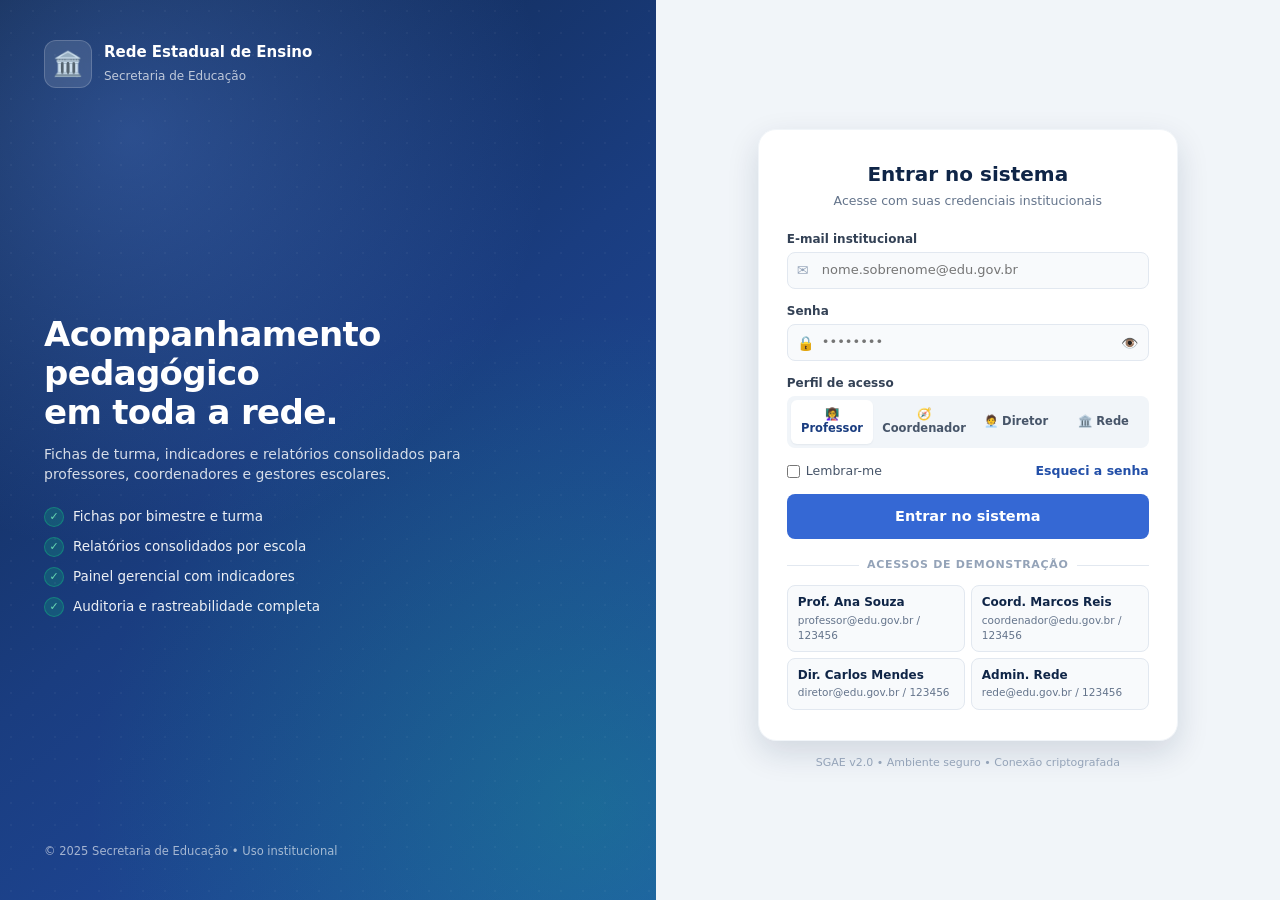
==== commit 2f77220b: "Fix HTML structure and formatting issues" ====
--- a/app.html
+++ b/app.html
@@ -8,68 +8,66 @@
 </head>
 <body class="page-app">
 
-  <div id="app" class="app">
-    <div class="overlay" id="overlay"></div>
+  <div class="overlay" id="overlay"></div>
 
-    <aside class="sidebar" id="sidebar">
-      <div class="sidebar__brand">
-        <span class="crest crest--sm">🏛️</span>
-        <div class="sidebar__brand-txt">
-          <strong>SGAE</strong>
-          <small>Rede Estadual</small>
+  <aside class="sidebar" id="sidebar">
+    <div class="sidebar__brand">
+      <span class="crest crest--sm">🏛️</span>
+      <div class="sidebar__brand-txt">
+        <strong>SGAE</strong>
+        <small>Rede Estadual</small>
+      </div>
+    </div>
+    <div class="sidebar__escola" id="sidebarEscola">
+      <small>Unidade</small>
+      <strong id="escolaNome">—</strong>
+    </div>
+    <nav class="sidebar__nav" id="sidebarNav"></nav>
+    <div class="sidebar__foot">
+      <button class="btn btn--ghost btn--block" id="logoutBtn">⏻ Encerrar sessão</button>
+      <div class="sidebar__meta"><span id="sessaoInfo">—</span></div>
+    </div>
+  </aside>
+
+  <div class="main">
+    <header class="topbar">
+      <button class="icon-btn" id="menuBtn" aria-label="Abrir menu">☰</button>
+      <nav class="crumbs" id="crumbs"></nav>
+      <div class="topbar__actions">
+        <div class="search-box">
+          <span class="search-box__ico">🔎</span>
+          <input type="text" id="buscaGlobal" placeholder="Buscar..." />
+        </div>
+        <button class="icon-btn" id="notifBtn" aria-label="Notificações">
+          🔔<span class="notif-dot" id="notifCount" hidden>0</span>
+        </button>
+        <div class="user-chip" id="userChip" tabindex="0">
+          <div class="avatar avatar--sm" id="userAvatar">?</div>
+          <div class="user-chip__info">
+            <strong id="userName">—</strong>
+            <small id="userRole">—</small>
+          </div>
+          <span class="user-chip__caret">▾</span>
+          <div class="user-menu" id="userMenu" hidden>
+            <button data-action="perfil">👤 Meu perfil</button>
+            <button data-action="senha">🔑 Alterar senha</button>
+            <button data-action="auditoria">📜 Minha atividade</button>
+            <hr />
+            <button data-action="sair" class="danger">⏻ Sair</button>
+          </div>
         </div>
       </div>
-      <div class="sidebar__escola" id="sidebarEscola">
-        <small>Unidade</small>
-        <strong id="escolaNome">—</strong>
+    </header>
+
+    <div class="page-head">
+      <div>
+        <h1 id="pageTitle">—</h1>
+        <p id="pageSubtitle">—</p>
       </div>
-      <nav class="sidebar__nav" id="sidebarNav"></nav>
-      <div class="sidebar__foot">
-        <button class="btn btn--ghost btn--block" id="logoutBtn">⏻ Encerrar sessão</button>
-        <div class="sidebar__meta"><span id="sessaoInfo">—</span></div>
-      </div>
-    </aside>
+      <div class="page-head__tools" id="pageTools"></div>
+    </div>
 
-    <div class="main">
-      <header class="topbar">
-        <button class="icon-btn" id="menuBtn" aria-label="Abrir menu">☰</button>
-        <nav class="crumbs" id="crumbs"></nav>
-        <div class="topbar__actions">
-          <div class="search-box">
-            <span class="search-box__ico">🔎</span>
-            <input type="text" id="buscaGlobal" placeholder="Buscar..." />
-          </div>
-          <button class="icon-btn" id="notifBtn" aria-label="Notificações">
-            🔔<span class="notif-dot" id="notifCount" hidden>0</span>
-          </button>
-          <div class="user-chip" id="userChip" tabindex="0">
-            <div class="avatar avatar--sm" id="userAvatar">?</div>
-            <div class="user-chip__info">
-              <strong id="userName">—</strong>
-              <small id="userRole">—</small>
-            </div>
-            <span class="user-chip__caret">▾</span>
-            <div class="user-menu" id="userMenu" hidden>
-              <button data-action="perfil">👤 Meu perfil</button>
-              <button data-action="senha">🔑 Alterar senha</button>
-              <button data-action="auditoria">📜 Minha atividade</button>
-              <hr />
-              <button data-action="sair" class="danger">⏻ Sair</button>
-            </div>
-          </div>
-        </div>
-      </header>
-
-      <div class="page-head">
-        <div>
-          <h1 id="pageTitle">—</h1>
-          <p id="pageSubtitle">—</p>
-        </div>
-        <div class="page-head__tools" id="pageTools"></div>
-      </div>
-
-      <main class="content" id="content"></main>
-    </div>
+    <main class="content" id="content"></main>
   </div>
 
   <div class="modal-root" id="modalRoot" hidden>
--- a/style.css
+++ b/style.css
@@ -1,6 +1,3 @@
-/* ============================================================
-   SGAE • Design System (compacto)
-   ============================================================ */
 *, *::before, *::after { box-sizing: border-box; margin: 0; padding: 0; }
 [hidden] { display: none !important; }
 
@@ -13,36 +10,24 @@
   --warn-50:#fffbeb; --warn-500:#f59e0b; --warn-700:#b45309;
   --err-50:#fef2f2; --err-500:#ef4444; --err-700:#991b1b;
   --info-50:#eff6ff; --info-500:#3b82f6; --info-700:#1d4ed8;
-  --n-0:#fff; --n-50:#f8fafc; --n-100:#f1f5f9; --n-200:#e2e8f0;
-  --n-300:#cbd5e1; --n-400:#94a3b8; --n-500:#64748b; --n-600:#475569;
-  --n-700:#334155; --n-800:#1e293b; --n-900:#0f172a;
-  --r-sm:8px; --r-md:10px; --r-lg:14px; --r-xl:18px;
-  --sh-1:0 1px 2px rgba(15,37,71,.06), 0 1px 2px rgba(15,37,71,.05);
+  --n-50:#f8fafc; --n-100:#f1f5f9; --n-200:#e2e8f0; --n-300:#cbd5e1;
+  --n-400:#94a3b8; --n-500:#64748b; --n-600:#475569; --n-700:#334155;
+  --n-800:#1e293b; --n-900:#0f172a;
+  --sh-1:0 1px 2px rgba(15,37,71,.06);
   --sh-2:0 4px 10px rgba(15,37,71,.08);
   --sh-3:0 12px 32px rgba(15,37,71,.14);
   --sh-4:0 20px 48px rgba(15,37,71,.2);
-  --sidebar-w:230px;
-  --topbar-h:54px;
-  --font: "Inter", "Segoe UI", system-ui, -apple-system, Roboto, sans-serif;
+  --sidebar-w:230px; --topbar-h:54px;
+  --font: "Inter","Segoe UI",system-ui,-apple-system,Roboto,sans-serif;
 }
-
 html, body { height:100%; }
 body { font-family:var(--font); background:var(--n-50); color:var(--n-900); line-height:1.45; -webkit-font-smoothing:antialiased; }
 button, input, textarea, select { font:inherit; color:inherit; }
 button { cursor:pointer; border:none; background:none; }
 a { color:inherit; text-decoration:none; }
-img, svg { display:block; max-width:100%; }
-::selection { background:var(--brand-100); color:var(--brand-900); }
 :focus-visible { outline:2px solid var(--brand-500); outline-offset:2px; border-radius:6px; }
 
-/* ============================================================
-   BOTÕES E INPUTS
-   ============================================================ */
-.btn {
-  display:inline-flex; align-items:center; justify-content:center; gap:6px;
-  padding:8px 14px; border-radius:var(--r-sm);
-  font-size:13px; font-weight:600; transition:.15s; white-space:nowrap;
-}
+.btn { display:inline-flex; align-items:center; justify-content:center; gap:6px; padding:8px 14px; border-radius:8px; font-size:13px; font-weight:600; transition:.15s; white-space:nowrap; }
 .btn--primary { background:var(--brand-500); color:#fff; }
 .btn--primary:hover { background:var(--brand-600); transform:translateY(-1px); box-shadow:var(--sh-2); }
 .btn--ghost { background:transparent; color:var(--n-700); border:1.5px solid var(--n-200); }
@@ -50,56 +35,31 @@
 .btn--soft { background:var(--brand-50); color:var(--brand-700); }
 .btn--soft:hover { background:var(--brand-100); }
 .btn--danger { background:var(--err-50); color:var(--err-700); border:1.5px solid #fecaca; }
-.btn--danger:hover { background:#fee2e2; }
 .btn--sm { padding:5px 10px; font-size:11.5px; }
 .btn--lg { padding:12px 20px; font-size:14.5px; }
 .btn--block { width:100%; }
 
-.icon-btn {
-  width:34px; height:34px; border-radius:8px;
-  display:grid; place-items:center; font-size:15px;
-  color:var(--n-700); transition:.15s; position:relative;
-}
+.icon-btn { width:34px; height:34px; border-radius:8px; display:grid; place-items:center; font-size:15px; color:var(--n-700); transition:.15s; position:relative; }
 .icon-btn:hover { background:var(--n-100); }
 
 .field { display:grid; gap:4px; }
 .field label { font-size:12px; font-weight:600; color:var(--n-700); }
-.field input, .field textarea, .field select {
-  width:100%; padding:8px 11px;
-  border:1.5px solid var(--n-200); border-radius:var(--r-sm);
-  background:var(--n-50); font-size:13px; transition:.15s;
-}
-.field input:focus, .field textarea:focus, .field select:focus {
-  outline:none; border-color:var(--brand-500); background:#fff;
-  box-shadow:0 0 0 3px rgba(53,104,212,.14);
-}
+.field input, .field textarea, .field select { width:100%; padding:8px 11px; border:1.5px solid var(--n-200); border-radius:8px; background:var(--n-50); font-size:13px; transition:.15s; }
+.field input:focus, .field textarea:focus, .field select:focus { outline:none; border-color:var(--brand-500); background:#fff; box-shadow:0 0 0 3px rgba(53,104,212,.14); }
 .field textarea { resize:vertical; min-height:48px; font-family:inherit; line-height:1.45; }
 
 .input-group { position:relative; }
 .input-group__ico { position:absolute; left:10px; top:50%; transform:translateY(-50%); font-size:14px; color:var(--n-400); pointer-events:none; }
 .input-group input { padding-left:34px; padding-right:40px; }
 .input-group__btn { position:absolute; right:4px; top:50%; transform:translateY(-50%); width:30px; height:30px; border-radius:6px; display:grid; place-items:center; color:var(--n-500); font-size:14px; }
-.input-group__btn:hover { background:var(--n-100); }
-
-.alert { padding:9px 12px; border-radius:var(--r-sm); font-size:12.5px; display:flex; align-items:flex-start; gap:7px; }
+
+.alert { padding:9px 12px; border-radius:8px; font-size:12.5px; }
 .alert--error { background:var(--err-50); color:var(--err-700); border-left:3px solid var(--err-500); }
-.alert--ok { background:var(--ok-50); color:var(--ok-700); border-left:3px solid var(--ok-500); }
-.alert--warn { background:var(--warn-50); color:var(--warn-700); border-left:3px solid var(--warn-500); }
-.alert--info { background:var(--info-50); color:var(--info-700); border-left:3px solid var(--info-500); }
-
-/* ============================================================
-   LOGIN
-   ============================================================ */
+
+/* LOGIN */
 .page-login { background:var(--n-100); }
 .login-wrap { min-height:100vh; display:grid; grid-template-columns:1.05fr 1fr; }
-.login-hero {
-  position:relative; padding:40px 44px;
-  background:
-    radial-gradient(circle at 20% 15%, rgba(91,141,239,.35), transparent 45%),
-    radial-gradient(circle at 90% 90%, rgba(16,185,129,.28), transparent 50%),
-    linear-gradient(140deg,#0f2547 0%, #1a3d80 50%, #224fa8 100%);
-  color:#fff; display:flex; flex-direction:column; justify-content:space-between; overflow:hidden;
-}
+.login-hero { position:relative; padding:40px 44px; background:radial-gradient(circle at 20% 15%, rgba(91,141,239,.35), transparent 45%), radial-gradient(circle at 90% 90%, rgba(16,185,129,.28), transparent 50%), linear-gradient(140deg,#0f2547 0%, #1a3d80 50%, #224fa8 100%); color:#fff; display:flex; flex-direction:column; justify-content:space-between; overflow:hidden; }
 .login-hero::after { content:""; position:absolute; inset:0; background-image:radial-gradient(rgba(255,255,255,.08) 1px, transparent 1px); background-size:22px 22px; opacity:.5; pointer-events:none; }
 .login-hero__brand { display:flex; align-items:center; gap:12px; position:relative; }
 .login-hero__brand strong { display:block; font-size:15px; }
@@ -114,175 +74,78 @@
 .login-hero__list span { width:20px; height:20px; border-radius:50%; background:rgba(16,185,129,.25); border:1px solid rgba(16,185,129,.5); display:grid; place-items:center; font-size:11px; color:#6ee7b7; }
 .login-hero__foot { font-size:11.5px; opacity:.6; position:relative; }
 .login-main { display:flex; flex-direction:column; align-items:center; justify-content:center; padding:32px 22px; gap:14px; }
-.login-card { width:100%; max-width:420px; background:#fff; border-radius:var(--r-xl); padding:30px 28px; box-shadow:var(--sh-3); border:1px solid var(--n-100); }
+.login-card { width:100%; max-width:420px; background:#fff; border-radius:18px; padding:30px 28px; box-shadow:var(--sh-3); border:1px solid var(--n-100); }
 .login-card__head { text-align:center; margin-bottom:20px; }
 .login-card__head h2 { font-size:20px; color:var(--brand-900); margin-bottom:3px; }
 .login-card__head p { font-size:12.5px; color:var(--n-500); }
 .login-form { display:grid; gap:14px; }
-.perfil-toggle { display:grid; grid-template-columns:repeat(4,1fr); gap:5px; background:var(--n-100); padding:4px; border-radius:var(--r-sm); }
+.perfil-toggle { display:grid; grid-template-columns:repeat(4,1fr); gap:5px; background:var(--n-100); padding:4px; border-radius:8px; }
 .perfil-btn { padding:8px 4px; border-radius:6px; font-size:11.5px; font-weight:600; color:var(--n-600); transition:.15s; text-align:center; line-height:1.2; }
-.perfil-btn:hover { color:var(--brand-600); }
 .perfil-btn.is-active { background:#fff; color:var(--brand-700); box-shadow:var(--sh-1); }
 .login-row { display:flex; justify-content:space-between; align-items:center; font-size:12.5px; }
 .check { display:flex; align-items:center; gap:6px; cursor:pointer; color:var(--n-600); }
 .check input { accent-color:var(--brand-500); }
 .link-muted { color:var(--brand-600); font-weight:600; }
-.link-muted:hover { text-decoration:underline; }
 .login-sep { display:flex; align-items:center; gap:8px; margin:18px 0 12px; color:var(--n-400); font-size:11px; text-transform:uppercase; letter-spacing:.7px; font-weight:700; }
 .login-sep::before, .login-sep::after { content:""; flex:1; height:1px; background:var(--n-200); }
 .login-demo { display:grid; grid-template-columns:1fr 1fr; gap:6px; }
 .demo-chip { text-align:left; padding:8px 10px; border-radius:8px; background:var(--n-50); border:1px solid var(--n-200); transition:.15s; display:grid; gap:1px; }
-.demo-chip:hover { background:var(--brand-50); border-color:var(--brand-200); transform:translateY(-1px); }
+.demo-chip:hover { background:var(--brand-50); border-color:var(--brand-200); }
 .demo-chip strong { font-size:12px; color:var(--brand-900); }
 .demo-chip small { font-size:10.5px; color:var(--n-500); }
 .login-foot { font-size:11px; color:var(--n-400); }
 
-/* ============================================================
-   APP SHELL
-   ============================================================ */
+/* APP SHELL */
 .app { display:grid; grid-template-columns:var(--sidebar-w) 1fr; min-height:100vh; }
-
-.sidebar {
-  background:linear-gradient(180deg,#0f2547 0%, #1a3d80 100%);
-  color:#fff; display:flex; flex-direction:column;
-  padding:14px 10px; position:sticky; top:0; height:100vh;
-}
-.sidebar__brand {
-  display:flex; align-items:center; gap:9px; padding:2px 6px 12px;
-  border-bottom:1px solid rgba(255,255,255,.08); margin-bottom:10px;
-}
-.sidebar__brand-txt strong { display:block; font-size:13px; letter-spacing:.3px; }
+.sidebar { background:linear-gradient(180deg,#0f2547 0%, #1a3d80 100%); color:#fff; display:flex; flex-direction:column; padding:14px 10px; position:sticky; top:0; height:100vh; }
+.sidebar__brand { display:flex; align-items:center; gap:9px; padding:2px 6px 12px; border-bottom:1px solid rgba(255,255,255,.08); margin-bottom:10px; }
+.sidebar__brand-txt strong { display:block; font-size:13px; }
 .sidebar__brand-txt small { font-size:10.5px; opacity:.65; }
-
-.sidebar__escola {
-  padding:8px 10px; border-radius:8px; margin-bottom:10px;
-  background:rgba(255,255,255,.06); border:1px solid rgba(255,255,255,.08);
-  font-size:11.5px; display:grid; gap:1px;
-}
+.sidebar__escola { padding:8px 10px; border-radius:8px; margin-bottom:10px; background:rgba(255,255,255,.06); border:1px solid rgba(255,255,255,.08); font-size:11.5px; display:grid; gap:1px; }
 .sidebar__escola small { opacity:.65; font-size:10px; text-transform:uppercase; letter-spacing:.5px; }
-.sidebar__escola strong { font-weight:600; }
-
-.sidebar__nav { flex:1; overflow-y:auto; display:flex; flex-direction:column; gap:10px; padding-right:2px; }
-.sidebar__nav::-webkit-scrollbar { width:5px; }
-.sidebar__nav::-webkit-scrollbar-thumb { background:rgba(255,255,255,.15); border-radius:6px; }
-
-.nav-group-label {
-  font-size:10px; text-transform:uppercase; letter-spacing:.8px;
-  opacity:.5; font-weight:700; padding:0 6px; margin-bottom:3px;
-}
-
-.nav-item {
-  display:flex; align-items:center; gap:8px; padding:7px 9px;
-  border-radius:7px; font-size:12.5px; font-weight:500;
-  color:rgba(255,255,255,.82); transition:.15s; text-align:left; width:100%;
-  position:relative;
-}
+.sidebar__nav { flex:1; overflow-y:auto; display:flex; flex-direction:column; gap:10px; }
+.nav-group-label { font-size:10px; text-transform:uppercase; letter-spacing:.8px; opacity:.5; font-weight:700; padding:0 6px; margin-bottom:3px; }
+.nav-item { display:flex; align-items:center; gap:8px; padding:7px 9px; border-radius:7px; font-size:12.5px; font-weight:500; color:rgba(255,255,255,.82); transition:.15s; text-align:left; width:100%; position:relative; }
 .nav-item:hover { background:rgba(255,255,255,.08); color:#fff; }
-.nav-item.is-active {
-  background:rgba(255,255,255,.14); color:#fff;
-  box-shadow:inset 3px 0 0 var(--green-500);
-}
+.nav-item.is-active { background:rgba(255,255,255,.14); color:#fff; box-shadow:inset 3px 0 0 var(--green-500); }
 .nav-item .nav-ico { font-size:14px; width:18px; text-align:center; }
-
 .sidebar__foot { padding-top:10px; margin-top:6px; border-top:1px solid rgba(255,255,255,.08); display:grid; gap:8px; }
 .sidebar__foot .btn--ghost { color:rgba(255,255,255,.8); border-color:rgba(255,255,255,.15); font-size:12px; padding:7px 10px; }
-.sidebar__foot .btn--ghost:hover { background:rgba(255,255,255,.08); color:#fff; }
 .sidebar__meta { font-size:10px; opacity:.5; text-align:center; }
 
 .main { display:flex; flex-direction:column; min-width:0; }
-
-.topbar {
-  display:flex; align-items:center; gap:12px;
-  padding:8px 20px; background:#fff; border-bottom:1px solid var(--n-200);
-  position:sticky; top:0; z-index:30; min-height:var(--topbar-h);
-}
+.topbar { display:flex; align-items:center; gap:12px; padding:8px 20px; background:#fff; border-bottom:1px solid var(--n-200); position:sticky; top:0; z-index:30; min-height:var(--topbar-h); }
 #menuBtn { display:none; }
-
 .crumbs { display:flex; align-items:center; gap:5px; font-size:12.5px; color:var(--n-500); flex:1; min-width:0; }
-.crumbs__item { color:var(--n-500); }
 .crumbs__item:last-child { color:var(--n-900); font-weight:600; }
 .crumbs__sep { color:var(--n-300); }
-
 .topbar__actions { display:flex; align-items:center; gap:8px; }
-
-.search-box {
-  display:flex; align-items:center; gap:6px; padding:6px 10px;
-  background:var(--n-50); border:1.5px solid var(--n-200); border-radius:9px;
-  width:240px; transition:.15s;
-}
+.search-box { display:flex; align-items:center; gap:6px; padding:6px 10px; background:var(--n-50); border:1.5px solid var(--n-200); border-radius:9px; width:220px; transition:.15s; }
 .search-box:focus-within { background:#fff; border-color:var(--brand-500); box-shadow:0 0 0 3px rgba(53,104,212,.12); }
 .search-box__ico { font-size:12px; color:var(--n-400); }
 .search-box input { border:none; background:none; outline:none; flex:1; font-size:12.5px; }
-
-.notif-dot {
-  position:absolute; top:3px; right:3px; min-width:14px; height:14px;
-  padding:0 3px; background:var(--err-500); color:#fff; font-size:9px;
-  font-weight:700; border-radius:20px; display:grid; place-items:center;
-  border:2px solid #fff;
-}
-
-.user-chip {
-  display:flex; align-items:center; gap:8px; padding:4px 8px 4px 4px;
-  border-radius:30px; cursor:pointer; transition:.15s; position:relative;
-  border:1.5px solid transparent;
-}
+.notif-dot { position:absolute; top:3px; right:3px; min-width:14px; height:14px; padding:0 3px; background:var(--err-500); color:#fff; font-size:9px; font-weight:700; border-radius:20px; display:grid; place-items:center; border:2px solid #fff; }
+.user-chip { display:flex; align-items:center; gap:8px; padding:4px 8px 4px 4px; border-radius:30px; cursor:pointer; transition:.15s; position:relative; border:1.5px solid transparent; }
 .user-chip:hover { background:var(--n-50); border-color:var(--n-200); }
 .user-chip__info strong { display:block; font-size:12px; line-height:1.15; }
 .user-chip__info small { font-size:10.5px; color:var(--n-500); }
 .user-chip__caret { font-size:9px; color:var(--n-400); }
-
-.avatar {
-  width:30px; height:30px; border-radius:50%; display:grid; place-items:center;
-  background:linear-gradient(135deg,var(--brand-500),var(--brand-700));
-  color:#fff; font-weight:700; font-size:12px; flex:none;
-}
+.avatar { width:30px; height:30px; border-radius:50%; display:grid; place-items:center; background:linear-gradient(135deg,var(--brand-500),var(--brand-700)); color:#fff; font-weight:700; font-size:12px; flex:none; }
 .avatar--sm { width:28px; height:28px; font-size:11px; }
-
-.user-menu {
-  position:absolute; top:calc(100% + 6px); right:0; min-width:200px;
-  background:#fff; border:1px solid var(--n-200); border-radius:10px;
-  box-shadow:var(--sh-3); padding:5px; z-index:60;
-}
-.user-menu button {
-  display:flex; align-items:center; gap:8px; width:100%; text-align:left;
-  padding:7px 9px; border-radius:7px; font-size:12.5px; color:var(--n-700);
-  transition:.15s;
-}
+.user-menu { position:absolute; top:calc(100% + 6px); right:0; min-width:200px; background:#fff; border:1px solid var(--n-200); border-radius:10px; box-shadow:var(--sh-3); padding:5px; z-index:60; }
+.user-menu button { display:flex; align-items:center; gap:8px; width:100%; text-align:left; padding:7px 9px; border-radius:7px; font-size:12.5px; color:var(--n-700); transition:.15s; }
 .user-menu button:hover { background:var(--n-100); }
 .user-menu button.danger { color:var(--err-700); }
-.user-menu button.danger:hover { background:var(--err-50); }
 .user-menu hr { border:none; border-top:1px solid var(--n-100); margin:3px 0; }
 
-/* ============================================================
-   PAGE HEAD (compacto)
-   ============================================================ */
-.page-head {
-  padding:12px 20px 0; display:flex; align-items:flex-start;
-  justify-content:space-between; gap:12px; flex-wrap:wrap;
-}
-.page-head h1 { font-size:17px; color:var(--brand-900); letter-spacing:-.01em; line-height:1.2; }
+.page-head { padding:12px 20px 0; display:flex; align-items:flex-start; justify-content:space-between; gap:12px; flex-wrap:wrap; }
+.page-head h1 { font-size:17px; color:var(--brand-900); line-height:1.2; }
 .page-head p { font-size:11.5px; color:var(--n-500); margin-top:1px; }
 .page-head__tools { display:flex; gap:6px; flex-wrap:wrap; }
-
-.content {
-  flex:1;
-  padding:12px 20px 24px;
-  display:grid;
-  gap:10px;
-  align-content:start;
-}
-
-/* ============================================================
-   CARDS (compacto)
-   ============================================================ */
-.card {
-  background:#fff; border:1px solid var(--n-200); border-radius:var(--r-lg);
-  padding:12px 14px; box-shadow:var(--sh-1);
-}
-.card__head {
-  display:flex; align-items:center; justify-content:space-between;
-  gap:10px; margin-bottom:10px; flex-wrap:wrap;
-}
+.content { flex:1; padding:12px 20px 24px; display:grid; gap:10px; align-content:start; }
+
+.card { background:#fff; border:1px solid var(--n-200); border-radius:14px; padding:12px 14px; box-shadow:var(--sh-1); }
+.card__head { display:flex; align-items:center; justify-content:space-between; gap:10px; margin-bottom:10px; flex-wrap:wrap; }
 .card__head h3 { font-size:13.5px; color:var(--brand-900); }
 .card__head p { font-size:11.5px; color:var(--n-500); }
 
@@ -291,35 +154,17 @@
 .grid--3 { grid-template-columns:repeat(auto-fill,minmax(180px,1fr)); }
 .grid--4 { grid-template-columns:repeat(auto-fill,minmax(150px,1fr)); }
 
-/* Stat cards (compacto e em linha) */
-.stat {
-  background:#fff; border:1px solid var(--n-200); border-radius:12px;
-  padding:10px 12px; display:flex; gap:10px; align-items:center;
-  transition:.15s;
-}
+.stat { background:#fff; border:1px solid var(--n-200); border-radius:12px; padding:10px 12px; display:flex; gap:10px; align-items:center; transition:.15s; }
 .stat:hover { box-shadow:var(--sh-2); transform:translateY(-1px); }
-.stat__ico {
-  width:34px; height:34px; flex:none; border-radius:9px;
-  display:grid; place-items:center; font-size:16px;
-  background:var(--brand-50);
-}
+.stat__ico { width:34px; height:34px; flex:none; border-radius:9px; display:grid; place-items:center; font-size:16px; background:var(--brand-50); }
 .stat__ico--green { background:var(--green-50); }
 .stat__val { font-size:17px; font-weight:700; color:var(--brand-900); line-height:1.1; }
 .stat__lbl { font-size:10.5px; color:var(--n-500); line-height:1.2; }
-.stat__delta { font-size:10.5px; margin-top:1px; color:var(--ok-700); font-weight:600; }
-
-/* Turma cards (compacto) */
-.turma-card {
-  background:#fff; border:1px solid var(--n-200); border-radius:12px;
-  padding:10px 12px; cursor:pointer; transition:.15s; text-align:left; width:100%;
-  display:grid; gap:5px;
-}
+
+.turma-card { background:#fff; border:1px solid var(--n-200); border-radius:12px; padding:10px 12px; cursor:pointer; transition:.15s; text-align:left; width:100%; display:grid; gap:5px; }
 .turma-card:hover { border-color:var(--brand-400); transform:translateY(-2px); box-shadow:var(--sh-2); }
 .turma-card__top { display:flex; justify-content:space-between; align-items:flex-start; gap:6px; }
-.turma-card__badge {
-  font-size:10px; font-weight:700; padding:2px 7px; border-radius:20px;
-  background:var(--brand-50); color:var(--brand-700);
-}
+.turma-card__badge { font-size:10px; font-weight:700; padding:2px 7px; border-radius:20px; background:var(--brand-50); color:var(--brand-700); }
 .turma-card__badge--green { background:var(--green-50); color:var(--green-700); }
 .turma-card h4 { font-size:13.5px; color:var(--n-800); line-height:1.25; }
 .turma-card p { font-size:11.5px; color:var(--n-500); line-height:1.3; }
@@ -328,30 +173,16 @@
 .progress__bar { height:100%; background:linear-gradient(90deg,var(--brand-500),var(--green-500)); border-radius:20px; transition:width .6s; }
 .progress__bar--warn { background:linear-gradient(90deg,#f59e0b,#ef4444); }
 
-/* Ficha (compacto) */
-.ficha-section {
-  background:#fff; border:1px solid var(--n-200); border-radius:var(--r-lg);
-  overflow:hidden; box-shadow:var(--sh-1);
-}
-.ficha-section__head {
-  padding:9px 14px; background:linear-gradient(90deg,var(--brand-50), #fff);
-  border-bottom:1px solid var(--brand-100);
-  display:flex; align-items:center; gap:8px;
-}
+.ficha-section { background:#fff; border:1px solid var(--n-200); border-radius:14px; overflow:hidden; box-shadow:var(--sh-1); }
+.ficha-section__head { padding:9px 14px; background:linear-gradient(90deg,var(--brand-50), #fff); border-bottom:1px solid var(--brand-100); display:flex; align-items:center; gap:8px; }
 .ficha-section__head span { font-size:15px; }
 .ficha-section__head h4 { font-size:12.5px; color:var(--brand-900); font-weight:600; }
 .ficha-section__body { padding:10px 14px; display:grid; gap:10px; }
-
 .pergunta { display:grid; gap:3px; }
 .pergunta label { font-size:12px; font-weight:600; color:var(--n-700); line-height:1.35; }
 
-/* Q-blocks (respostas consolidadas — compacto) */
 .q-block { border:1px solid var(--n-200); border-radius:10px; overflow:hidden; margin-bottom:8px; }
-.q-block__head {
-  padding:8px 12px; background:var(--brand-50); border-bottom:1px solid var(--brand-100);
-  font-size:12px; color:var(--brand-900); font-weight:600;
-  display:flex; justify-content:space-between; align-items:center; gap:8px; flex-wrap:wrap;
-}
+.q-block__head { padding:8px 12px; background:var(--brand-50); border-bottom:1px solid var(--brand-100); font-size:12px; color:var(--brand-900); font-weight:600; display:flex; justify-content:space-between; align-items:center; gap:8px; flex-wrap:wrap; }
 .q-block__count { font-size:10.5px; color:var(--n-500); font-weight:500; }
 .q-block__body { padding:4px 12px; }
 .q-item { padding:8px 0; border-bottom:1px solid var(--n-100); }
@@ -360,8 +191,7 @@
 .q-item__head strong { color:var(--n-800); font-size:11.5px; }
 .q-item__text { font-size:12.5px; color:var(--n-800); white-space:pre-wrap; line-height:1.4; }
 
-/* Tabelas (compacto) */
-.table-wrap { overflow-x:auto; border-radius:var(--r-md); border:1px solid var(--n-200); }
+.table-wrap { overflow-x:auto; border-radius:10px; border:1px solid var(--n-200); }
 table { width:100%; border-collapse:collapse; font-size:12.5px; background:#fff; }
 thead { background:var(--n-50); }
 th, td { padding:8px 12px; text-align:left; border-bottom:1px solid var(--n-100); }
@@ -371,8 +201,6 @@
 
 .badge { display:inline-flex; align-items:center; gap:3px; font-size:10.5px; font-weight:700; padding:2px 8px; border-radius:20px; }
 .badge--ok { background:var(--ok-50); color:var(--ok-700); }
-.badge--warn { background:var(--warn-50); color:var(--warn-700); }
-.badge--err { background:var(--err-50); color:var(--err-700); }
 .badge--info { background:var(--brand-50); color:var(--brand-700); }
 .badge--muted { background:var(--n-100); color:var(--n-600); }
 
@@ -384,55 +212,20 @@
 .toolbar { display:flex; gap:8px; flex-wrap:wrap; align-items:center; }
 .toolbar .field { flex:1; min-width:160px; }
 .actions { display:flex; gap:6px; flex-wrap:wrap; }
-
-/* Charts */
 .chart { display:grid; gap:8px; }
 .chart__row { display:grid; gap:4px; }
 .chart__row-head { display:flex; justify-content:space-between; font-size:12px; }
 .chart__row-head strong { color:var(--n-800); }
 .chart__row-head span { color:var(--n-500); font-size:11.5px; }
 
-/* ============================================================
-   PERFIL (compacto)
-   ============================================================ */
-.perfil-grid {
-  display:grid;
-  grid-template-columns:repeat(auto-fill, minmax(190px, 1fr));
-  gap:8px;
-}
-.perfil-item {
-  padding:9px 11px;
-  background:var(--n-50);
-  border-radius:9px;
-  display:grid;
-  gap:1px;
-  border:1px solid var(--n-100);
-}
-.perfil-item__k {
-  font-size:10px;
-  color:var(--n-500);
-  text-transform:uppercase;
-  letter-spacing:.5px;
-  font-weight:700;
-}
-.perfil-item__v {
-  font-size:12.5px;
-  color:var(--n-800);
-  overflow:hidden;
-  text-overflow:ellipsis;
-  white-space:nowrap;
-}
-
-/* ============================================================
-   DRAWER / MODAL / TOAST
-   ============================================================ */
+.perfil-grid { display:grid; grid-template-columns:repeat(auto-fill, minmax(190px, 1fr)); gap:8px; }
+.perfil-item { padding:9px 11px; background:var(--n-50); border-radius:9px; display:grid; gap:1px; border:1px solid var(--n-100); }
+.perfil-item__k { font-size:10px; color:var(--n-500); text-transform:uppercase; letter-spacing:.5px; font-weight:700; }
+.perfil-item__v { font-size:12.5px; color:var(--n-800); overflow:hidden; text-overflow:ellipsis; white-space:nowrap; }
+
 .drawer { position:fixed; inset:0; z-index:200; }
 .drawer__backdrop { position:absolute; inset:0; background:rgba(15,37,71,.4); }
-.drawer__panel {
-  position:absolute; top:0; right:0; height:100%; width:min(400px,100%);
-  background:#fff; box-shadow:var(--sh-4); display:flex; flex-direction:column;
-  animation:slideIn .22s ease;
-}
+.drawer__panel { position:absolute; top:0; right:0; height:100%; width:min(400px,100%); background:#fff; box-shadow:var(--sh-4); display:flex; flex-direction:column; animation:slideIn .22s ease; }
 @keyframes slideIn { from { transform:translateX(16px); opacity:0; } to { transform:translateX(0); opacity:1; } }
 .drawer__head { display:flex; justify-content:space-between; align-items:center; padding:14px 18px; border-bottom:1px solid var(--n-200); }
 .drawer__head h3 { font-size:14px; color:var(--brand-900); }
@@ -445,45 +238,25 @@
 
 .modal-root { position:fixed; inset:0; z-index:300; display:grid; place-items:center; padding:20px; }
 .modal-backdrop { position:absolute; inset:0; background:rgba(15,37,71,.5); backdrop-filter:blur(3px); }
-.modal {
-  position:relative; background:#fff; border-radius:var(--r-lg);
-  max-width:480px; width:100%; box-shadow:var(--sh-4);
-  display:flex; flex-direction:column; max-height:90vh;
-  animation:pop .2s ease;
-}
+.modal { position:relative; background:#fff; border-radius:14px; max-width:480px; width:100%; box-shadow:var(--sh-4); display:flex; flex-direction:column; max-height:90vh; animation:pop .2s ease; }
 @keyframes pop { from { transform:scale(.97); opacity:0; } to { transform:scale(1); opacity:1; } }
 .modal__head { padding:14px 18px; display:flex; justify-content:space-between; align-items:center; border-bottom:1px solid var(--n-200); }
 .modal__head h3 { font-size:14.5px; color:var(--brand-900); }
 .modal__body { padding:16px 18px; font-size:13.5px; color:var(--n-700); overflow-y:auto; }
 .modal__foot { padding:12px 18px; border-top:1px solid var(--n-100); display:flex; justify-content:flex-end; gap:8px; }
 
-.toast {
-  position:fixed; bottom:20px; right:20px; padding:11px 16px;
-  background:var(--n-900); color:#fff; border-radius:10px;
-  font-size:13px; box-shadow:var(--sh-3); z-index:500;
-  display:flex; align-items:center; gap:9px; max-width:380px;
-  transform:translateY(20px); opacity:0; transition:.28s;
-}
+.toast { position:fixed; bottom:20px; right:20px; padding:11px 16px; background:var(--n-900); color:#fff; border-radius:10px; font-size:13px; box-shadow:var(--sh-3); z-index:500; display:flex; align-items:center; gap:9px; max-width:380px; transform:translateY(20px); opacity:0; transition:.28s; }
 .toast.is-show { transform:translateY(0); opacity:1; }
 .toast--ok { background:#065f46; }
 .toast--err { background:#7f1d1d; }
 .toast--warn { background:#78350f; }
 .toast--info { background:#1e3a8a; }
 
-/* ============================================================
-   RESPONSIVO
-   ============================================================ */
 @media (max-width: 960px) {
   .login-wrap { grid-template-columns:1fr; }
   .login-hero { display:none; }
-  .login-main { padding:20px 14px; }
-
   .app { grid-template-columns:1fr; }
-  .sidebar {
-    position:fixed; top:0; left:0; height:100vh; width:260px;
-    transform:translateX(-100%); transition:.28s; z-index:80;
-    box-shadow:var(--sh-3);
-  }
+  .sidebar { position:fixed; top:0; left:0; height:100vh; width:260px; transform:translateX(-100%); transition:.28s; z-index:80; box-shadow:var(--sh-3); }
   .sidebar.is-open { transform:translateX(0); }
   #menuBtn { display:grid; }
   .search-box { display:none; }
@@ -493,7 +266,6 @@
   .content { padding:10px 14px 20px; gap:8px; }
   .page-head h1 { font-size:16px; }
 }
-
 @media (max-width: 520px) {
   .login-card { padding:22px 18px; }
   .login-demo { grid-template-columns:1fr; }
